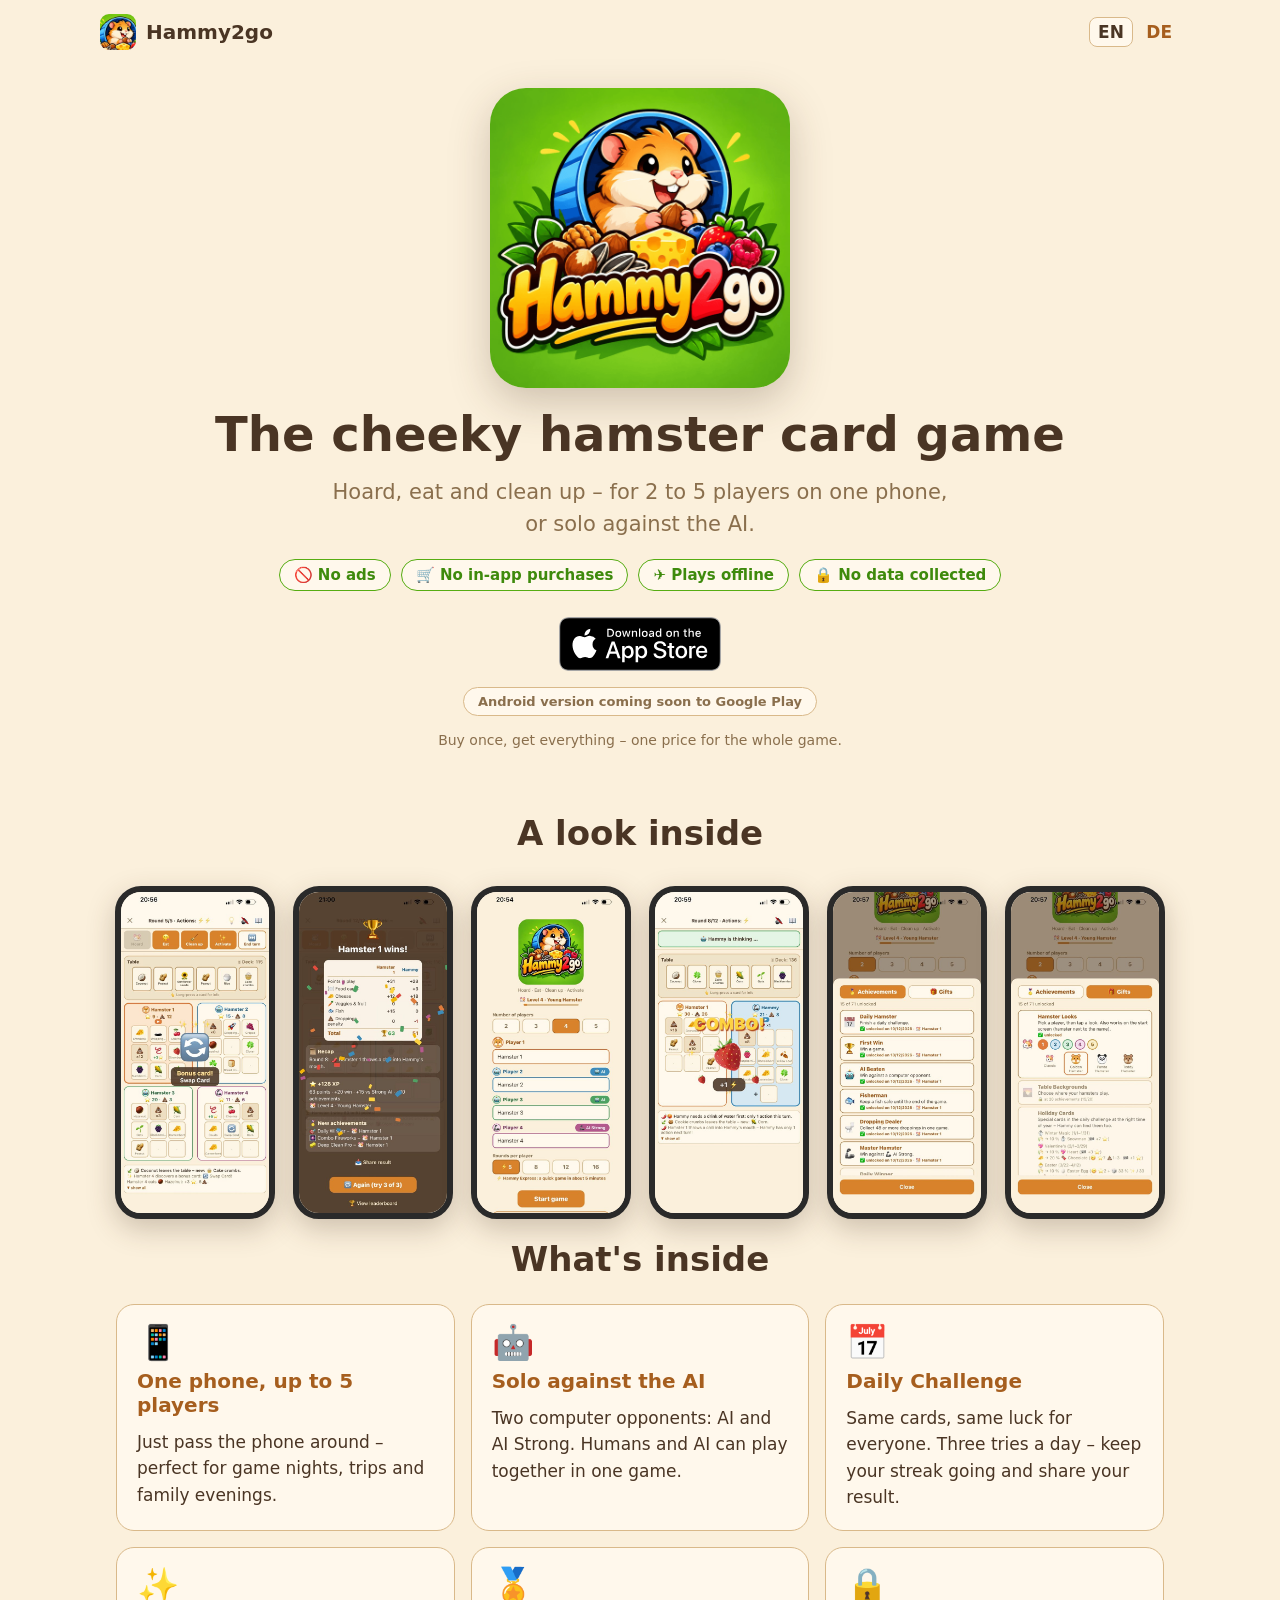
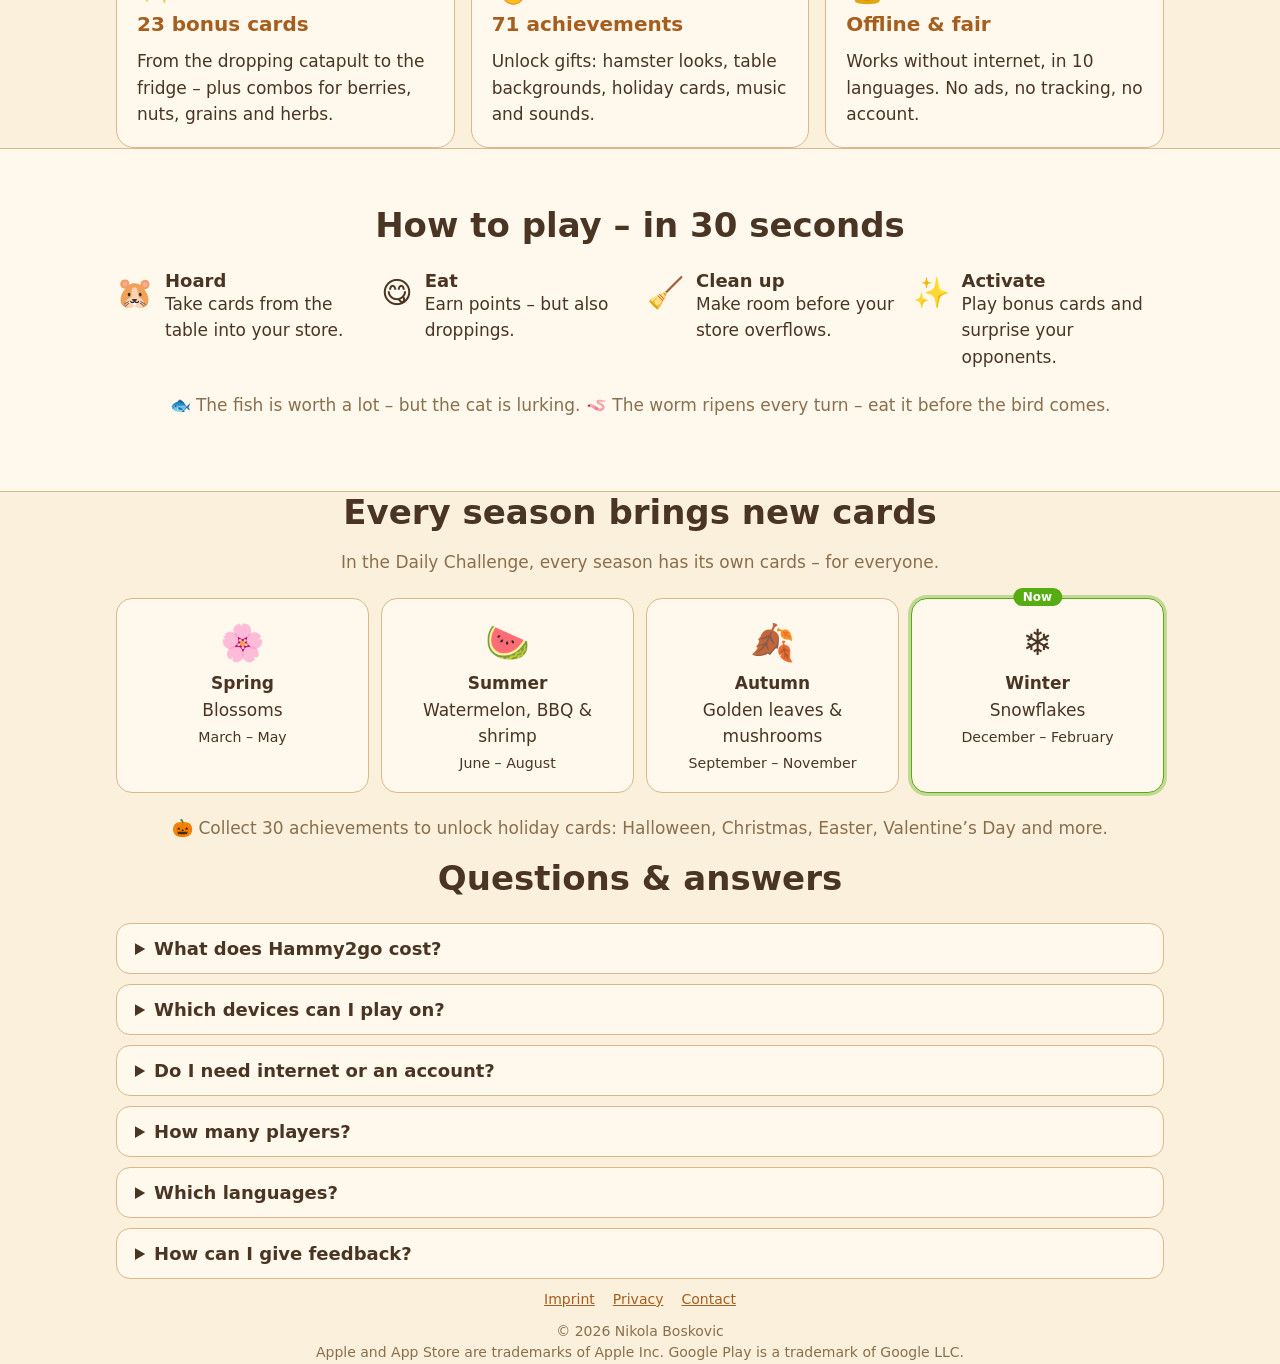
==== index.html @ e5826ff7 "Oben: Keine Werbung, keine In-App-Kaeufe, offline, keine Datensammlung; sitemap.xml und robots.txt C" ====
<!doctype html>
<html lang="en">
<head>
  <meta charset="utf-8">
  <meta name="viewport" content="width=device-width, initial-scale=1">
  <title>Hammy2go – the cheeky hamster card game</title>
  <meta name="description" content="Hoard, eat, clean up: the cheeky hamster card game for 1 to 5 players on one phone. Daily challenge, 23 bonus cards, offline, no ads.">
  <meta name="theme-color" content="#56ac12">
  <meta name="apple-itunes-app" content="app-id=6820655295">
  <link rel="canonical" href="https://hammy2go.com/">
  <link rel="alternate" hreflang="en" href="https://hammy2go.com/">
  <link rel="alternate" hreflang="de" href="https://hammy2go.com/de/">
  <link rel="alternate" hreflang="x-default" href="https://hammy2go.com/">
  <meta property="og:title" content="Hammy2go – the cheeky hamster card game">
  <meta property="og:description" content="Hoard, eat, clean up: the cheeky hamster card game for 1 to 5 players on one phone. Daily challenge, 23 bonus cards, offline, no ads.">
  <meta property="og:image" content="https://hammy2go.com/assets/og.png">
  <meta property="og:url" content="https://hammy2go.com/">
  <meta name="twitter:card" content="summary_large_image">
  <link rel="icon" type="image/png" sizes="32x32" href="assets/favicon-32.png">
  <link rel="apple-touch-icon" href="assets/icon-192.png">
  <link rel="stylesheet" href="assets/style.css">
  <script>try{if(!localStorage.getItem('hammy2go.lang')&&/^de/i.test((navigator.languages&&navigator.languages[0])||navigator.language||''))location.replace('de/');}catch(e){}</script>
</head>
<body>
  <header class="wrap top">
    <a class="brand" href="./"><img src="assets/icon-192.png" alt="">Hammy2go</a>
    <nav class="lang"><a href="" hreflang="en" aria-current="true">EN</a> <a href="de/" hreflang="de">DE</a></nav>
  </header>

  <main>
    <section class="hero wrap">
      <img class="logo" src="assets/logo.png" alt="Hammy2go" width="300" height="300">
      <h1>The cheeky hamster card game</h1>
      <p class="lead">Hoard, eat and clean up – for 2 to 5 players on one phone, or solo against the AI.</p>
      <ul class="perks">
        <li><span aria-hidden="true">🚫</span> No ads</li>
        <li><span aria-hidden="true">🛒</span> No in-app purchases</li>
        <li><span aria-hidden="true">✈️</span> Plays offline</li>
        <li><span aria-hidden="true">🔒</span> No data collected</li>
      </ul>
      <div class="stores">
        <a class="badge ios" href="https://apps.apple.com/app/id6820655295"><img src="assets/badges/appstore-en.svg" alt="Download on the App Store" height="54"></a>
        <span class="badge android soon"><span class="soon-tag">Android version coming soon to Google Play</span></span>
      </div>
      <p class="price">Buy once, get everything – one price for the whole game.</p>
    </section>

    <section class="wrap" aria-labelledby="shots">
      <h2 id="shots">A look inside</h2>
      <div class="shots">
        <img src="assets/shots/01.jpg" alt="Game with four hamsters" width="540" height="1171" loading="lazy">
        <img src="assets/shots/02.jpg" alt="Victory screen with confetti" width="540" height="1171" loading="lazy">
        <img src="assets/shots/03.jpg" alt="Start screen" width="540" height="1171" loading="lazy">
        <img src="assets/shots/04.jpg" alt="Berry combo" width="540" height="1171" loading="lazy">
        <img src="assets/shots/05.jpg" alt="Achievements" width="540" height="1171" loading="lazy">
        <img src="assets/shots/06.jpg" alt="Gifts" width="540" height="1171" loading="lazy">
      </div>
    </section>

    <section class="wrap" aria-labelledby="features">
      <h2 id="features">What's inside</h2>
      <div class="grid">
        <div class="tile"><div class="em">📱</div><h3>One phone, up to 5 players</h3><p>Just pass the phone around – perfect for game nights, trips and family evenings.</p></div>
        <div class="tile"><div class="em">🤖</div><h3>Solo against the AI</h3><p>Two computer opponents: AI and AI Strong. Humans and AI can play together in one game.</p></div>
        <div class="tile"><div class="em">📅</div><h3>Daily Challenge</h3><p>Same cards, same luck for everyone. Three tries a day – keep your streak going and share your result.</p></div>
        <div class="tile"><div class="em">✨</div><h3>23 bonus cards</h3><p>From the dropping catapult to the fridge – plus combos for berries, nuts, grains and herbs.</p></div>
        <div class="tile"><div class="em">🏅</div><h3>71 achievements</h3><p>Unlock gifts: hamster looks, table backgrounds, holiday cards, music and sounds.</p></div>
        <div class="tile"><div class="em">🔒</div><h3>Offline & fair</h3><p>Works without internet, in 10 languages. No ads, no tracking, no account.</p></div>
      </div>
    </section>

    <section class="howto" aria-labelledby="how">
      <div class="wrap">
        <h2 id="how">How to play – in 30 seconds</h2>
        <div class="steps">
          <div class="step"><span class="em">🐹</span><span><b>Hoard</b>Take cards from the table into your store.</span></div>
          <div class="step"><span class="em">😋</span><span><b>Eat</b>Earn points – but also droppings.</span></div>
          <div class="step"><span class="em">🧹</span><span><b>Clean up</b>Make room before your store overflows.</span></div>
          <div class="step"><span class="em">✨</span><span><b>Activate</b>Play bonus cards and surprise your opponents.</span></div>
        </div>
        <p class="note">🐟 The fish is worth a lot – but the cat is lurking. 🪱 The worm ripens every turn – eat it before the bird comes.</p>
      </div>
    </section>

    <section class="wrap" aria-labelledby="seasons">
      <h2 id="seasons">Every season brings new cards</h2>
      <p class="note" style="margin:-8px 0 22px">In the Daily Challenge, every season has its own cards – for everyone.</p>
      <div class="seasons">
        <div class="season" data-season="spring"><span class="now-tag">Now</span><div class="em">🌸</div><b>Spring</b>Blossoms<br><small>March – May</small></div>
        <div class="season" data-season="summer"><span class="now-tag">Now</span><div class="em">🍉</div><b>Summer</b>Watermelon, BBQ & shrimp<br><small>June – August</small></div>
        <div class="season" data-season="autumn"><span class="now-tag">Now</span><div class="em">🍂</div><b>Autumn</b>Golden leaves & mushrooms<br><small>September – November</small></div>
        <div class="season" data-season="winter"><span class="now-tag">Now</span><div class="em">❄️</div><b>Winter</b>Snowflakes<br><small>December – February</small></div>
      </div>
      <p class="note">🎃 Collect 30 achievements to unlock holiday cards: Halloween, Christmas, Easter, Valentine’s Day and more.</p>
    </section>

    <section class="wrap" aria-labelledby="faq">
      <h2 id="faq">Questions & answers</h2>
      <details><summary>What does Hammy2go cost?</summary><p>You buy it once (2.99 € in Germany, prices vary by country). Everything is included – no ads, no in-app purchases.</p></details>
      <details><summary>Which devices can I play on?</summary><p>Hammy2go is available for iPhone. The Android version is coming soon to Google Play.</p></details>
      <details><summary>Do I need internet or an account?</summary><p>No. Hammy2go works completely offline and collects no data. Your progress stays on your device.</p></details>
      <details><summary>How many players?</summary><p>1 to 5: play solo against the AI, or 2 to 5 on one device – humans and AI can be mixed.</p></details>
      <details><summary>Which languages?</summary><p>Deutsch, English, Srpski, Français, Español, Italiano, 日本語, Русский, Türkçe, 한국어. The game starts in your phone’s language.</p></details>
      <details><summary>How can I give feedback?</summary><p>We’d love to hear from you: <a href="mailto:info@hammy2go.com">info@hammy2go.com</a></p></details>
    </section>
  </main>

  <footer class="wrap">
    <nav>
      <a href="https://farmaceutunemackoj.de/impressum/">Imprint</a>
      <a href="https://farmaceutunemackoj.github.io/hammy2go-privacy/">Privacy</a>
      <a href="mailto:info@hammy2go.com">Contact</a>
    </nav>
    <div>© 2026 Nikola Boskovic</div>
    <div>Apple and App Store are trademarks of Apple Inc. Google Play is a trademark of Google LLC.</div>
  </footer>
  <script src="assets/site.js"></script>
</body>
</html>
---- assets/style.css ----
/* Hammy2go – Webseite. Farben wie im Spiel (src/ui/theme.ts). Keine externen Schriften. */
:root {
  --bg: #fbf0dc;
  --panel: #fff8ec;
  --border: #d9b98a;
  --accent: #d9822b;
  --accent-dark: #a65e1e;
  --green: #56ac12;
  --green-dark: #3e8a0c;
  --text: #4a3524;
  --text-soft: #8a6f4d;
  --round: ui-rounded, "SF Pro Rounded", "Hiragino Maru Gothic ProN", system-ui, -apple-system, "Segoe UI", Roboto, sans-serif;
  --sans: system-ui, -apple-system, "Segoe UI", Roboto, Helvetica, Arial, sans-serif;
}
* { box-sizing: border-box; }
html { scroll-behavior: smooth; }
body { margin: 0; background: var(--bg); color: var(--text); font: 17px/1.55 var(--sans); }
a { color: var(--accent-dark); }
img { max-width: 100%; height: auto; display: block; }
.wrap { max-width: 1080px; margin: 0 auto; padding: 0 16px; }
h1, h2, h3 { font-family: var(--round); line-height: 1.2; margin: 0 0 12px; }
h2 { font-size: clamp(26px, 4vw, 34px); text-align: center; margin-bottom: 24px; }
section { padding: 56px 0; }

/* Kopfleiste */
.top { display: flex; justify-content: space-between; align-items: center; padding: 14px 0; }
.brand { display: flex; align-items: center; gap: 10px; font: 800 20px var(--round); color: var(--text); text-decoration: none; }
.brand img { width: 36px; height: 36px; border-radius: 9px; }
.lang a { font-weight: 700; text-decoration: none; padding: 4px 8px; border-radius: 8px; }
.lang a[aria-current="true"] { background: var(--panel); border: 1.5px solid var(--border); color: var(--text); }

/* Start */
.hero { text-align: center; padding: 24px 0 48px; }
.hero .logo { width: min(300px, 70vw); margin: 0 auto 18px; border-radius: 36px; box-shadow: 0 14px 40px rgba(74, 53, 36, 0.25); }
.hero h1 { font-size: clamp(30px, 5.5vw, 48px); }
.hero p.lead { font-size: clamp(18px, 2.4vw, 21px); color: var(--text-soft); max-width: 640px; margin: 0 auto 26px; }
.perks { list-style: none; padding: 0; margin: -8px auto 26px; display: flex; flex-wrap: wrap; justify-content: center; gap: 8px 10px; max-width: 860px; }
.perks li { background: var(--panel); border: 1.5px solid var(--green); color: var(--green-dark); border-radius: 99px;
  padding: 6px 14px; font: 800 15px var(--round); white-space: nowrap; }
.stores { display: flex; flex-wrap: wrap; gap: 16px 20px; justify-content: center; align-items: flex-start; }
.badge { display: inline-flex; flex-direction: column; align-items: center; gap: 6px; text-decoration: none; }
.badge img { height: 54px; width: auto; border-radius: 9px; }
.badge.highlight img { box-shadow: 0 0 0 4px rgba(86, 172, 18, 0.5); }
.soon-tag { font: 700 13px var(--round); color: var(--text-soft); }
.badge.soon { flex-basis: 100%; }
.badge.soon .soon-tag { background: var(--panel); border: 1.5px solid var(--border); border-radius: 99px; padding: 6px 14px; }
.badge.soon.highlight .soon-tag { border-color: var(--green); }
.price { margin-top: 14px; font-size: 14px; color: var(--text-soft); }

/* Screenshots */
.shots { display: flex; gap: 18px; overflow-x: auto; scroll-snap-type: x mandatory; padding: 8px 16px 20px; margin: 0 -16px; }
.shots img { width: 230px; flex: 0 0 auto; scroll-snap-align: center; border-radius: 26px; border: 6px solid #2a2a2a;
  box-shadow: 0 10px 28px rgba(74, 53, 36, 0.25); background: #2a2a2a; }
@media (min-width: 1100px) { .shots { justify-content: center; overflow: visible; } .shots img { width: 160px; } }

/* Kacheln */
.grid { display: grid; gap: 16px; grid-template-columns: repeat(auto-fit, minmax(280px, 1fr)); }
.tile { background: var(--panel); border: 1.5px solid var(--border); border-radius: 18px; padding: 20px; }
.tile .em { font-size: 34px; line-height: 1; margin-bottom: 10px; }
.tile h3 { font-size: 20px; color: var(--accent-dark); }
.tile p { margin: 0; }

/* So wird gespielt */
.howto { background: var(--panel); border-top: 1.5px solid var(--border); border-bottom: 1.5px solid var(--border); }
.steps { display: grid; gap: 14px; grid-template-columns: repeat(auto-fit, minmax(210px, 1fr)); }
.step { display: flex; gap: 12px; align-items: flex-start; }
.step .em { font-size: 30px; }
.step b { display: block; font: 800 18px var(--round); }
.note { text-align: center; margin-top: 22px; color: var(--text-soft); }

/* Jahreszeiten */
.seasons { display: grid; gap: 12px; grid-template-columns: repeat(auto-fit, minmax(150px, 1fr)); }
.season { text-align: center; background: var(--panel); border: 1.5px solid var(--border); border-radius: 16px; padding: 16px 10px; position: relative; }
.season .em { font-size: 36px; }
.season b { display: block; font-family: var(--round); }
.season.now { border-color: var(--green); box-shadow: 0 0 0 3px rgba(86, 172, 18, 0.35); }
.season .now-tag { display: none; position: absolute; top: -11px; left: 50%; transform: translateX(-50%); background: var(--green);
  color: #fff; font: 800 12px var(--round); padding: 2px 10px; border-radius: 99px; }
.season.now .now-tag { display: block; }

/* Fragen */
details { background: var(--panel); border: 1.5px solid var(--border); border-radius: 14px; padding: 14px 18px; margin-bottom: 10px; }
summary { cursor: pointer; font: 800 18px var(--round); }
details p { margin: 10px 0 0; }

/* Fuß */
footer { padding: 30px 0 40px; text-align: center; color: var(--text-soft); font-size: 14px; }
footer nav { display: flex; flex-wrap: wrap; justify-content: center; gap: 6px 18px; margin-bottom: 10px; }
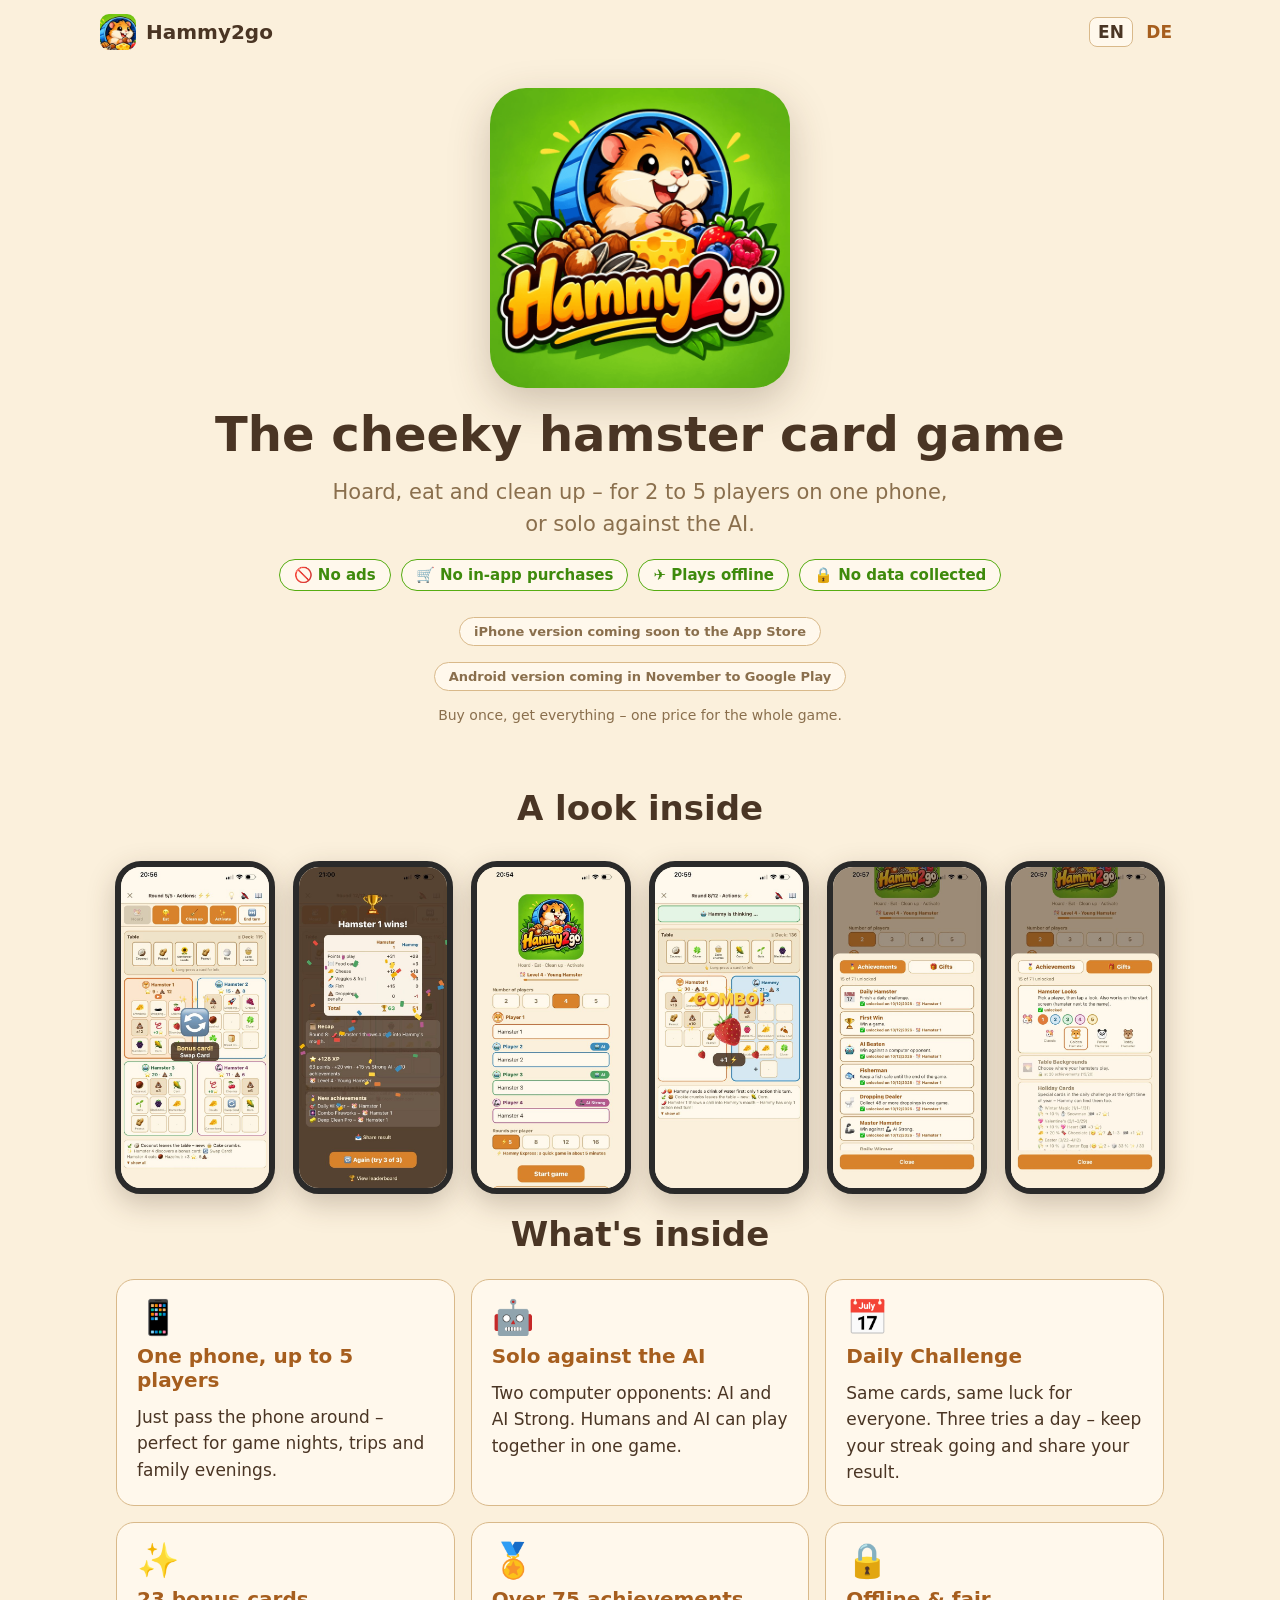
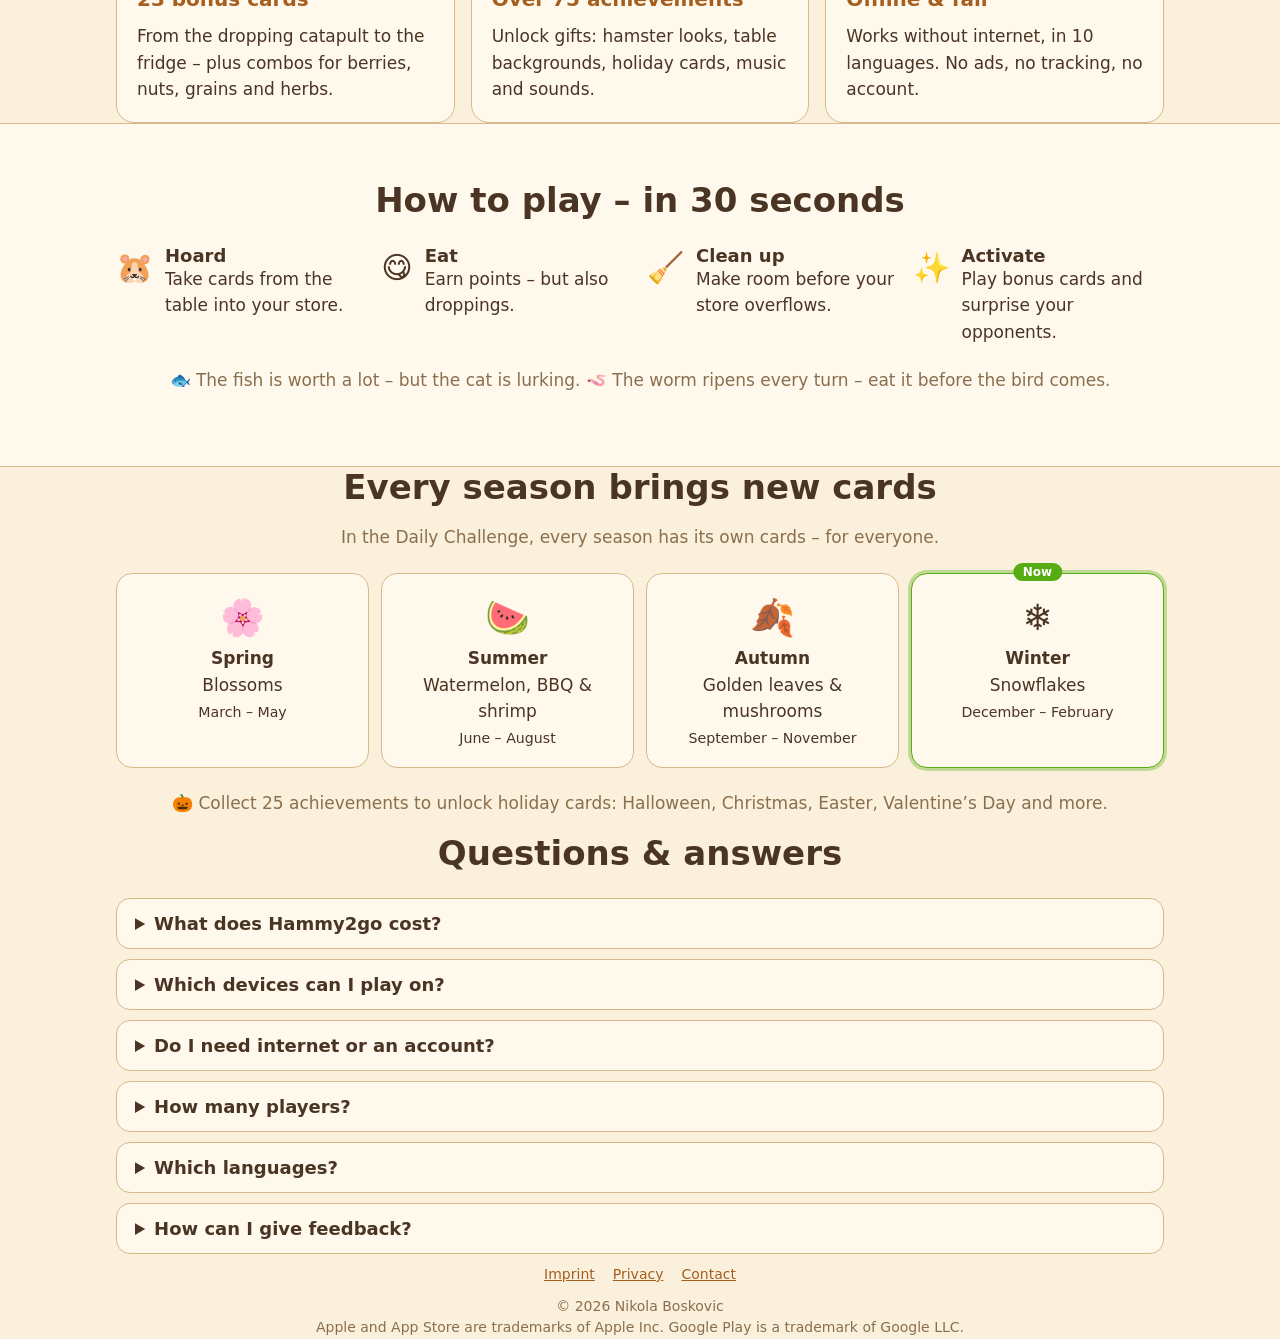
==== commit a7fd4075: "Aktueller Stand: App Store bald, Android im November, über 75 Erfolge - iPhone: Hinweis "kommt bald " ====
--- a/index.html
+++ b/index.html
@@ -39,8 +39,8 @@
         <li><span aria-hidden="true">🔒</span> No data collected</li>
       </ul>
       <div class="stores">
-        <a class="badge ios" href="https://apps.apple.com/app/id6820655295"><img src="assets/badges/appstore-en.svg" alt="Download on the App Store" height="54"></a>
-        <span class="badge android soon"><span class="soon-tag">Android version coming soon to Google Play</span></span>
+        <span class="badge ios soon"><span class="soon-tag">iPhone version coming soon to the App Store</span></span>
+        <span class="badge android soon"><span class="soon-tag">Android version coming in November to Google Play</span></span>
       </div>
       <p class="price">Buy once, get everything – one price for the whole game.</p>
     </section>
@@ -64,7 +64,7 @@
         <div class="tile"><div class="em">🤖</div><h3>Solo against the AI</h3><p>Two computer opponents: AI and AI Strong. Humans and AI can play together in one game.</p></div>
         <div class="tile"><div class="em">📅</div><h3>Daily Challenge</h3><p>Same cards, same luck for everyone. Three tries a day – keep your streak going and share your result.</p></div>
         <div class="tile"><div class="em">✨</div><h3>23 bonus cards</h3><p>From the dropping catapult to the fridge – plus combos for berries, nuts, grains and herbs.</p></div>
-        <div class="tile"><div class="em">🏅</div><h3>71 achievements</h3><p>Unlock gifts: hamster looks, table backgrounds, holiday cards, music and sounds.</p></div>
+        <div class="tile"><div class="em">🏅</div><h3>Over 75 achievements</h3><p>Unlock gifts: hamster looks, table backgrounds, holiday cards, music and sounds.</p></div>
         <div class="tile"><div class="em">🔒</div><h3>Offline & fair</h3><p>Works without internet, in 10 languages. No ads, no tracking, no account.</p></div>
       </div>
     </section>
@@ -91,13 +91,13 @@
         <div class="season" data-season="autumn"><span class="now-tag">Now</span><div class="em">🍂</div><b>Autumn</b>Golden leaves & mushrooms<br><small>September – November</small></div>
         <div class="season" data-season="winter"><span class="now-tag">Now</span><div class="em">❄️</div><b>Winter</b>Snowflakes<br><small>December – February</small></div>
       </div>
-      <p class="note">🎃 Collect 30 achievements to unlock holiday cards: Halloween, Christmas, Easter, Valentine’s Day and more.</p>
+      <p class="note">🎃 Collect 25 achievements to unlock holiday cards: Halloween, Christmas, Easter, Valentine’s Day and more.</p>
     </section>
 
     <section class="wrap" aria-labelledby="faq">
       <h2 id="faq">Questions & answers</h2>
       <details><summary>What does Hammy2go cost?</summary><p>You buy it once (2.99 € in Germany, prices vary by country). Everything is included – no ads, no in-app purchases.</p></details>
-      <details><summary>Which devices can I play on?</summary><p>Hammy2go is available for iPhone. The Android version is coming soon to Google Play.</p></details>
+      <details><summary>Which devices can I play on?</summary><p>Hammy2go is coming soon for iPhone (App Store) and in November for Android (Google Play).</p></details>
       <details><summary>Do I need internet or an account?</summary><p>No. Hammy2go works completely offline and collects no data. Your progress stays on your device.</p></details>
       <details><summary>How many players?</summary><p>1 to 5: play solo against the AI, or 2 to 5 on one device – humans and AI can be mixed.</p></details>
       <details><summary>Which languages?</summary><p>Deutsch, English, Srpski, Français, Español, Italiano, 日本語, Русский, Türkçe, 한국어. The game starts in your phone’s language.</p></details>
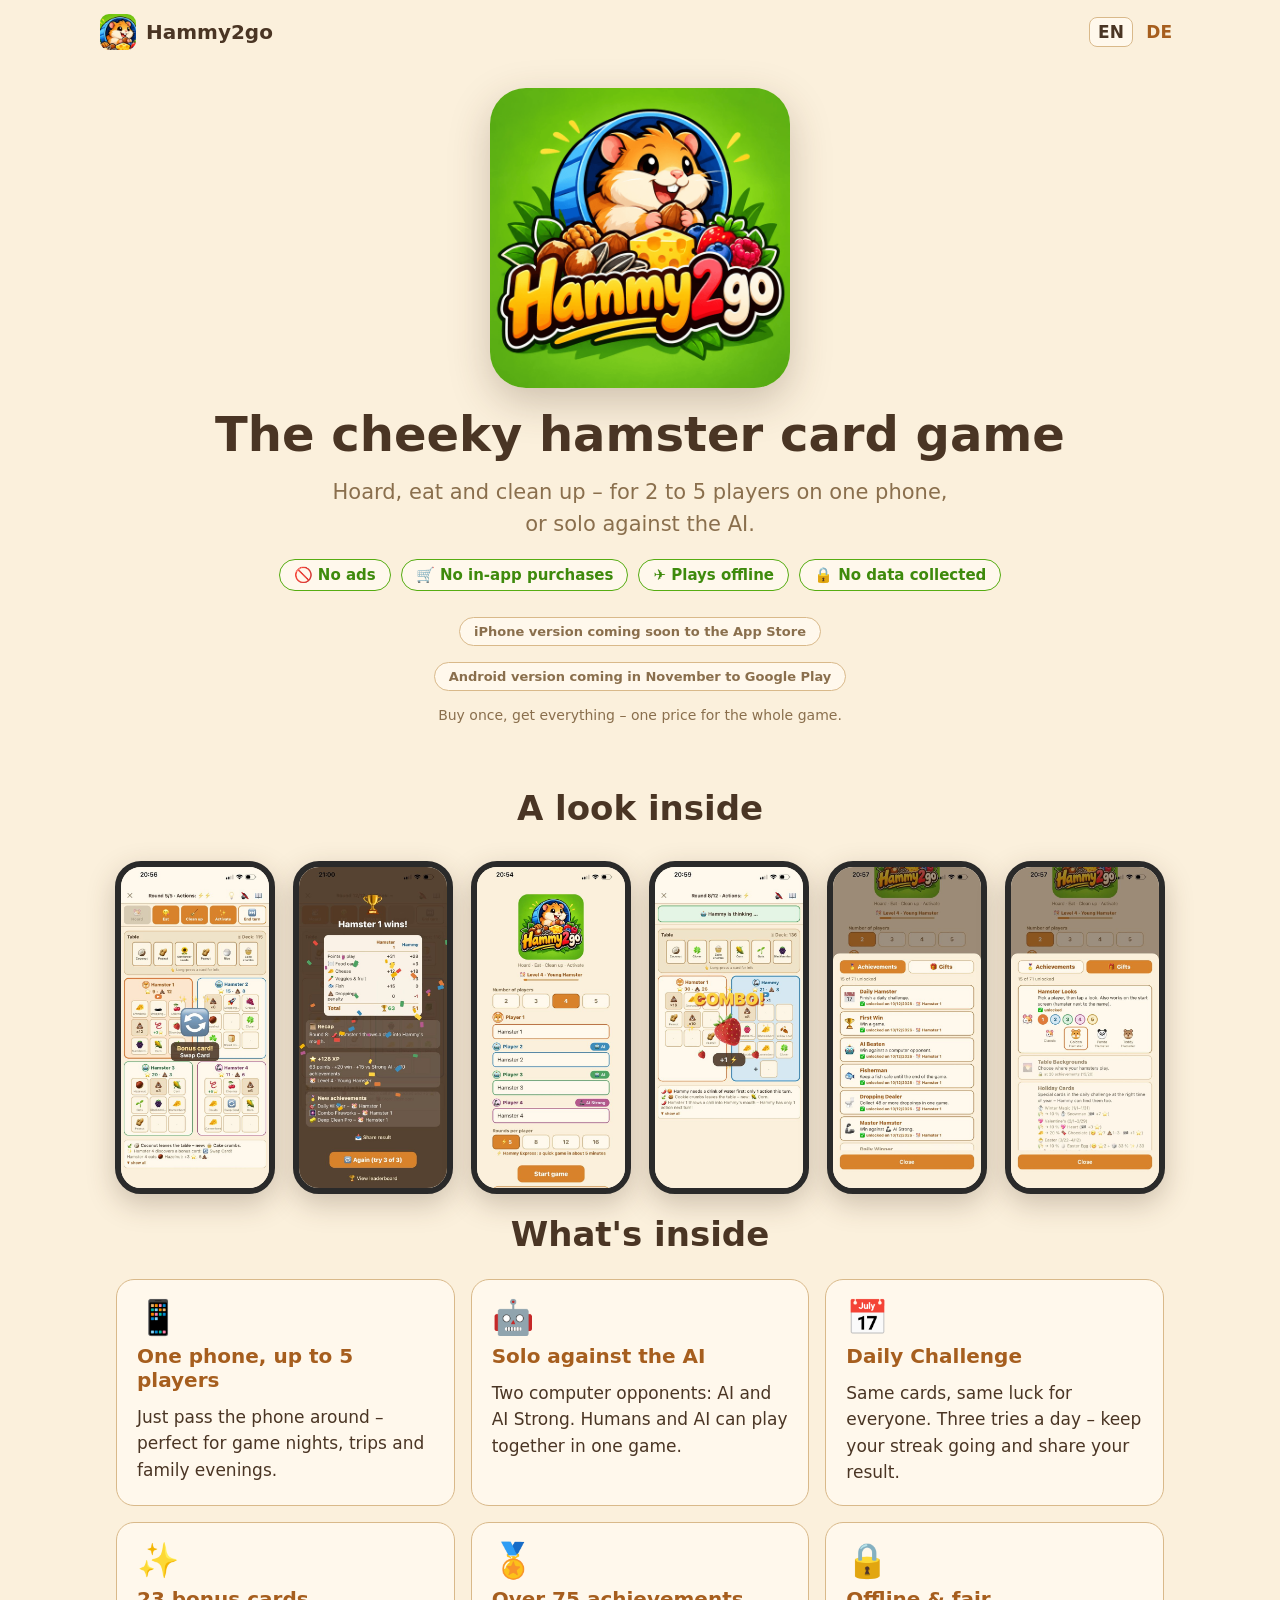
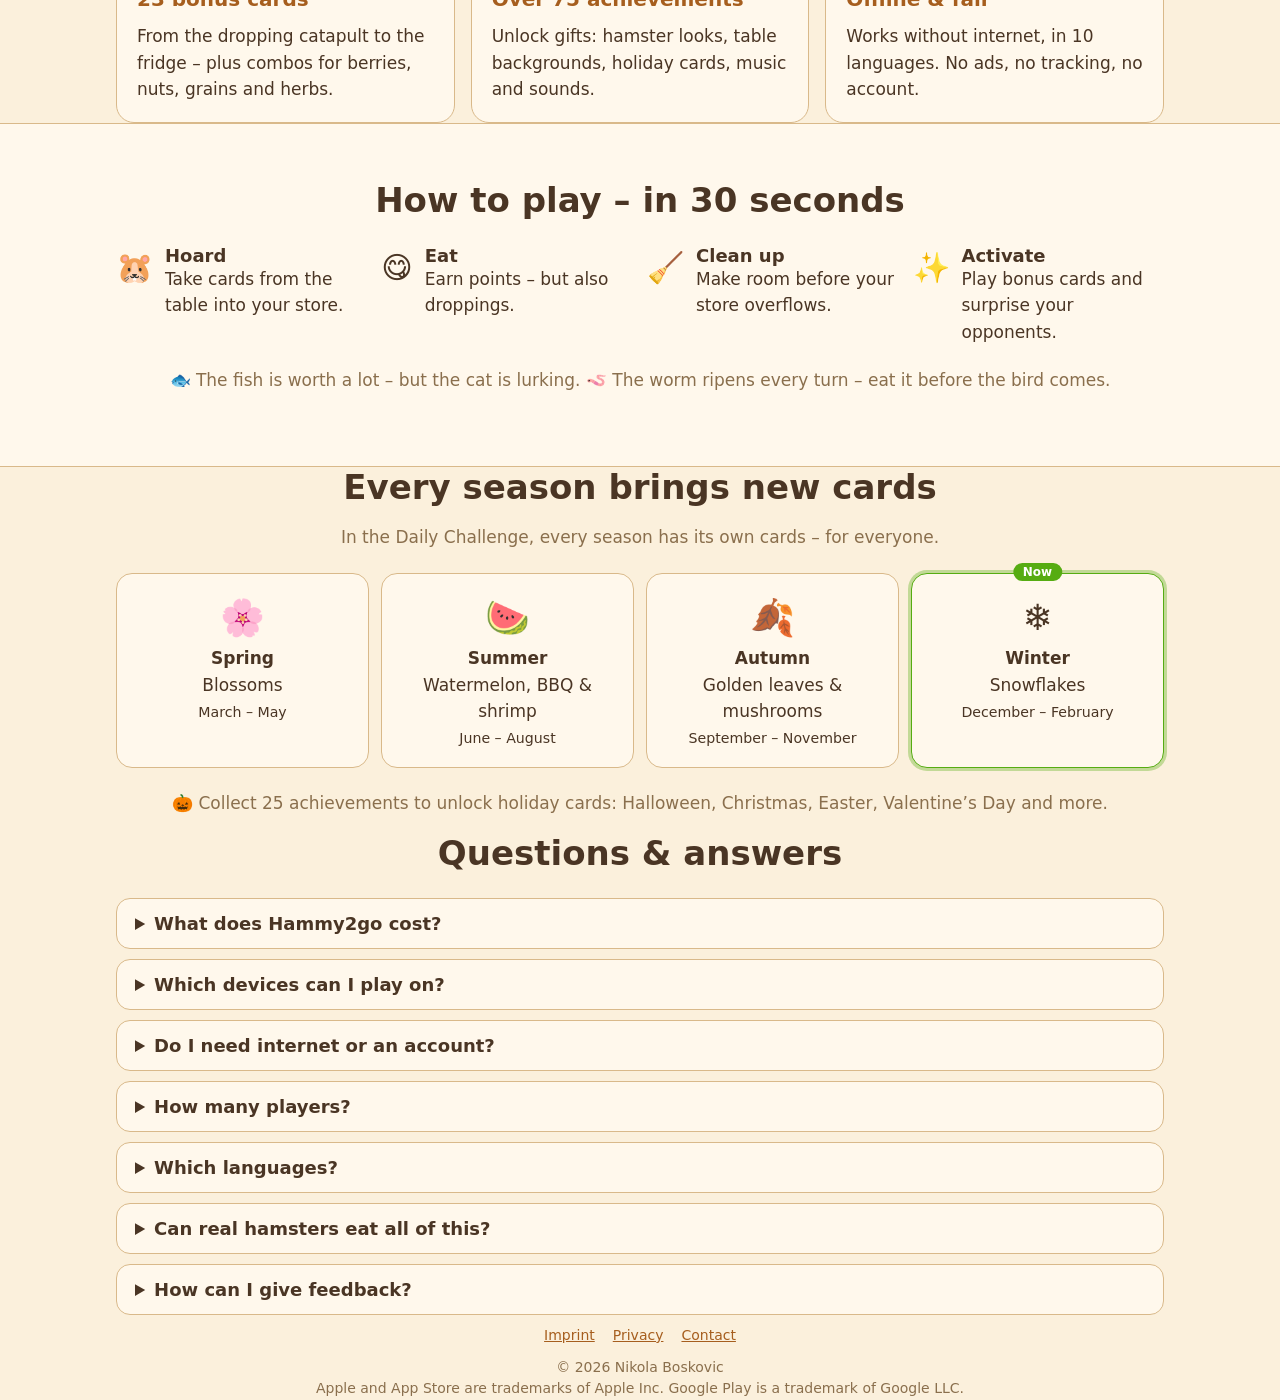
==== commit e7401dff: "FAQ: Duerfen echte Hamster das alles fressen? (EN/DE) Hinweis: Hammy ist ein Comic-Hamster – echte H" ====
--- a/index.html
+++ b/index.html
@@ -101,6 +101,7 @@
       <details><summary>Do I need internet or an account?</summary><p>No. Hammy2go works completely offline and collects no data. Your progress stays on your device.</p></details>
       <details><summary>How many players?</summary><p>1 to 5: play solo against the AI, or 2 to 5 on one device – humans and AI can be mixed.</p></details>
       <details><summary>Which languages?</summary><p>Deutsch, English, Srpski, Français, Español, Italiano, 日本語, Русский, Türkçe, 한국어. The game starts in your phone’s language.</p></details>
+      <details><summary>Can real hamsters eat all of this?</summary><p>No! Hammy is a cartoon hamster. Real hamsters must not have chocolate, alcohol, sweets, salty food or citrus fruit – if in doubt, ask your vet.</p></details>
       <details><summary>How can I give feedback?</summary><p>We’d love to hear from you: <a href="mailto:info@hammy2go.com">info@hammy2go.com</a></p></details>
     </section>
   </main>
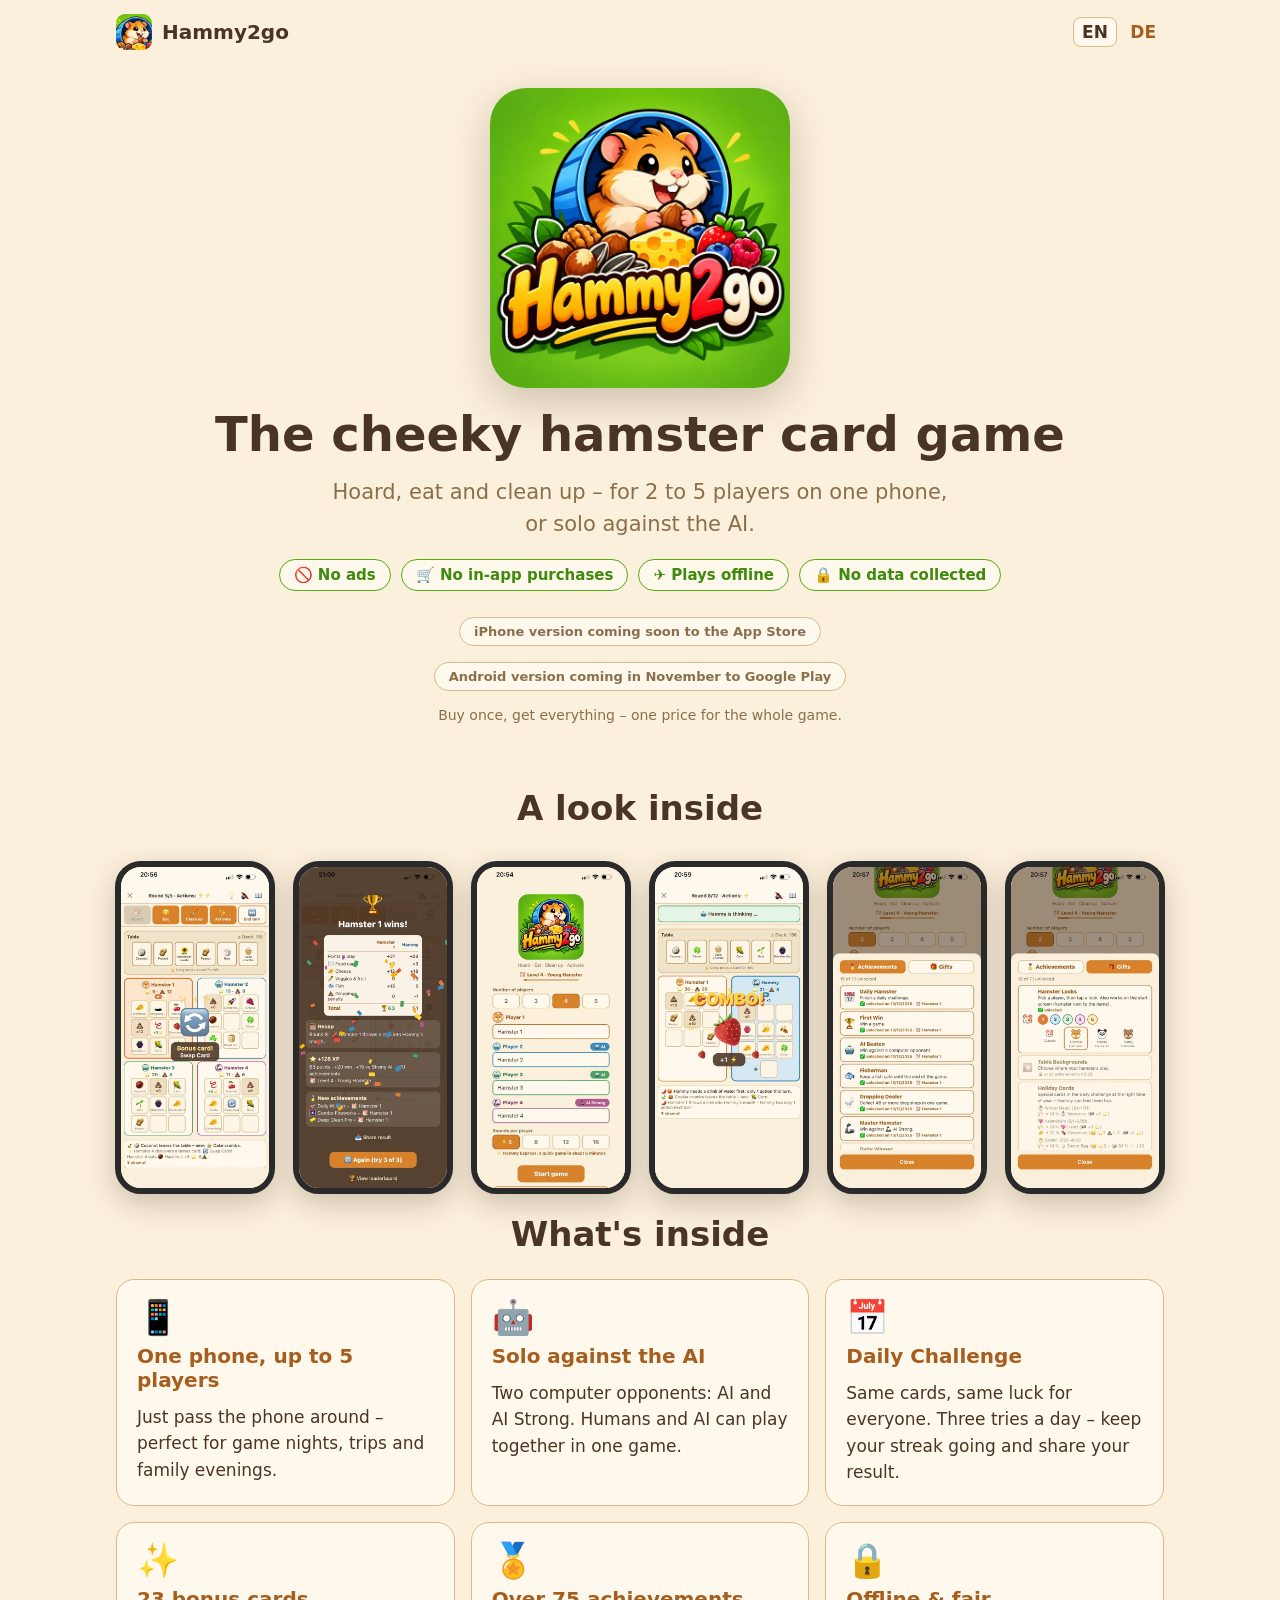
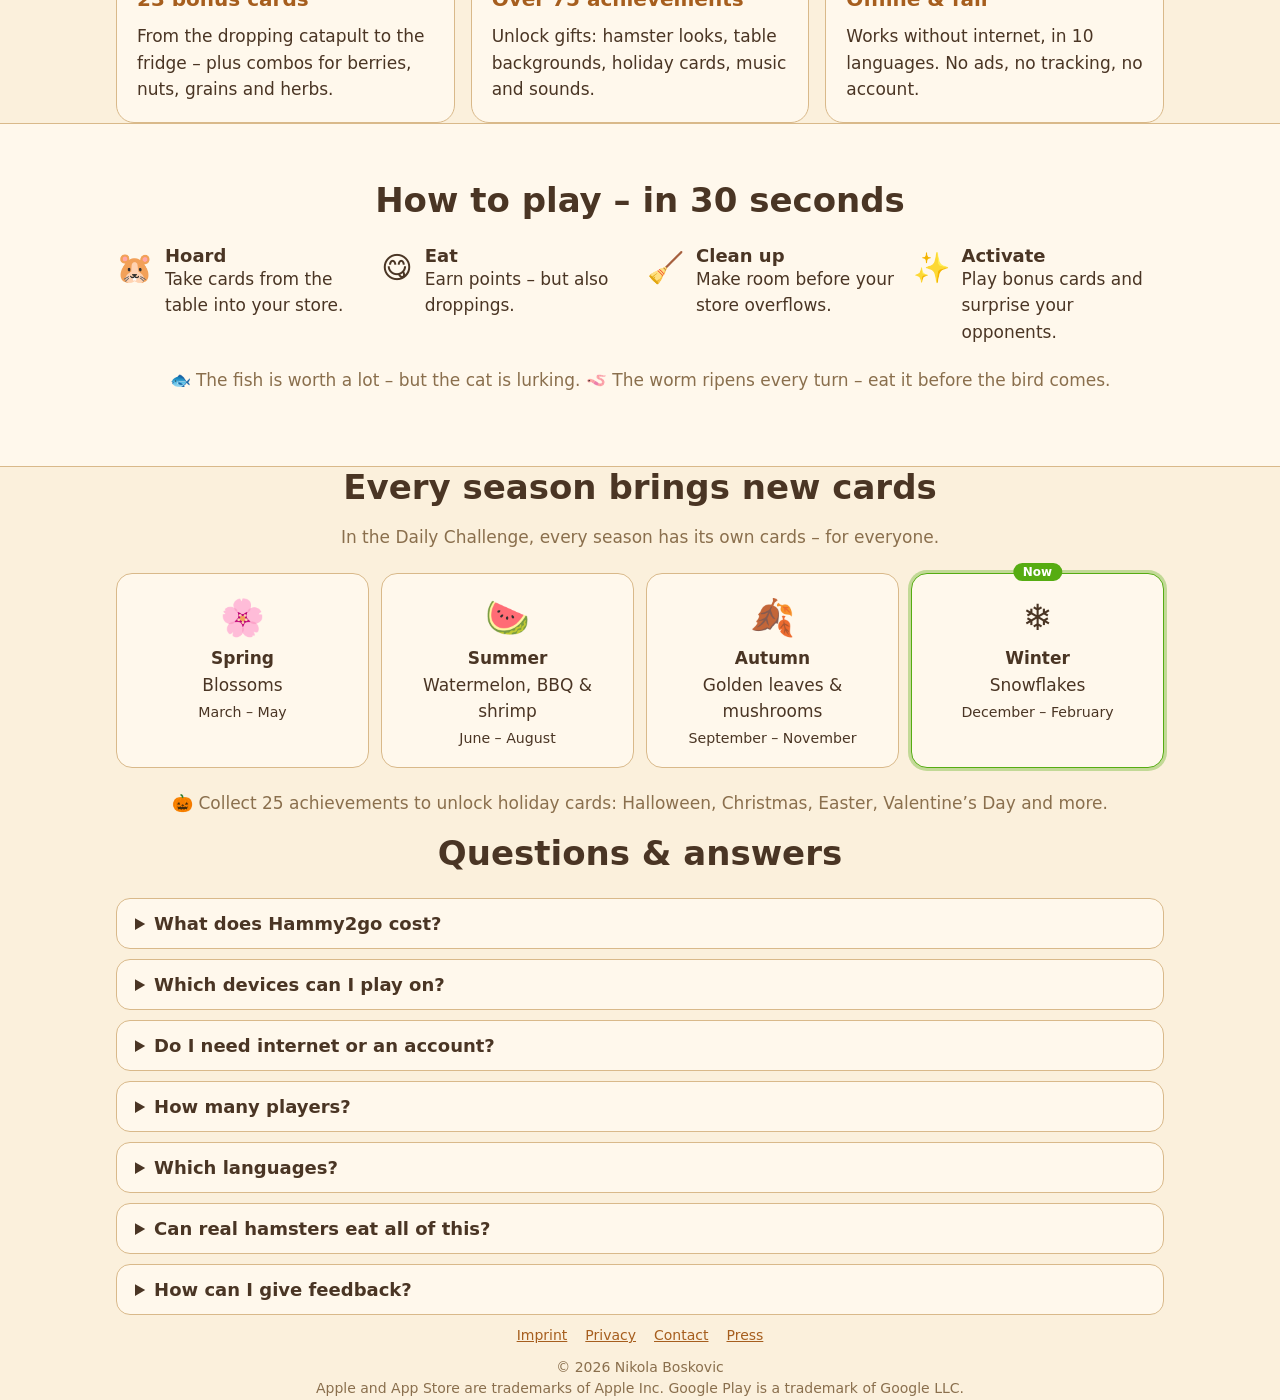
==== commit 03adb42d: "Presse-Seite (EN /press/, DE /de/presse/) + 16 px Rand am Handy Fakten, Texte und Bilder zum Downloa" ====
--- a/index.html
+++ b/index.html
@@ -111,6 +111,7 @@
       <a href="https://farmaceutunemackoj.de/impressum/">Imprint</a>
       <a href="https://farmaceutunemackoj.github.io/hammy2go-privacy/">Privacy</a>
       <a href="mailto:info@hammy2go.com">Contact</a>
+      <a href="press/">Press</a>
     </nav>
     <div>© 2026 Nikola Boskovic</div>
     <div>Apple and App Store are trademarks of Apple Inc. Google Play is a trademark of Google LLC.</div>
--- a/assets/style.css
+++ b/assets/style.css
@@ -23,14 +23,14 @@
 section { padding: 56px 0; }
 
 /* Kopfleiste */
-.top { display: flex; justify-content: space-between; align-items: center; padding: 14px 0; }
+.top { display: flex; justify-content: space-between; align-items: center; padding-top: 14px; padding-bottom: 14px; }
 .brand { display: flex; align-items: center; gap: 10px; font: 800 20px var(--round); color: var(--text); text-decoration: none; }
 .brand img { width: 36px; height: 36px; border-radius: 9px; }
 .lang a { font-weight: 700; text-decoration: none; padding: 4px 8px; border-radius: 8px; }
 .lang a[aria-current="true"] { background: var(--panel); border: 1.5px solid var(--border); color: var(--text); }
 
 /* Start */
-.hero { text-align: center; padding: 24px 0 48px; }
+.hero { text-align: center; padding-top: 24px; padding-bottom: 48px; }
 .hero .logo { width: min(300px, 70vw); margin: 0 auto 18px; border-radius: 36px; box-shadow: 0 14px 40px rgba(74, 53, 36, 0.25); }
 .hero h1 { font-size: clamp(30px, 5.5vw, 48px); }
 .hero p.lead { font-size: clamp(18px, 2.4vw, 21px); color: var(--text-soft); max-width: 640px; margin: 0 auto 26px; }
@@ -83,6 +83,23 @@
 summary { cursor: pointer; font: 800 18px var(--round); }
 details p { margin: 10px 0 0; }
 
+/* Presse */
+.press .hero { padding-bottom: 8px; }
+.press section { padding-top: 36px; padding-bottom: 36px; }
+.facts { display: grid; grid-template-columns: max-content 1fr; gap: 8px 20px; max-width: 760px; margin: 0 auto;
+  background: var(--panel); border: 1.5px solid var(--border); border-radius: 18px; padding: 20px 24px; }
+.facts dt { font: 800 16px var(--round); color: var(--accent-dark); }
+.facts dd { margin: 0; }
+@media (max-width: 560px) { .facts { grid-template-columns: 1fr; gap: 2px; } .facts dd { margin-bottom: 10px; } }
+.press-text p { max-width: 760px; margin: 0 auto 14px; }
+.press-text h2 + p { margin-top: -6px; }
+.press-text p + h2 { margin-top: 36px; }
+.downloads { display: grid; gap: 16px; grid-template-columns: repeat(auto-fill, minmax(150px, 1fr)); }
+.dl { display: flex; flex-direction: column; align-items: center; gap: 4px; text-align: center; text-decoration: none; color: var(--text);
+  background: var(--panel); border: 1.5px solid var(--border); border-radius: 16px; padding: 12px; font-size: 14px; }
+.dl img { height: 140px; width: auto; max-width: 100%; object-fit: contain; border-radius: 10px; margin-bottom: 6px; }
+.dl small { color: var(--text-soft); }
+
 /* Fuß */
 footer { padding: 30px 0 40px; text-align: center; color: var(--text-soft); font-size: 14px; }
 footer nav { display: flex; flex-wrap: wrap; justify-content: center; gap: 6px 18px; margin-bottom: 10px; }
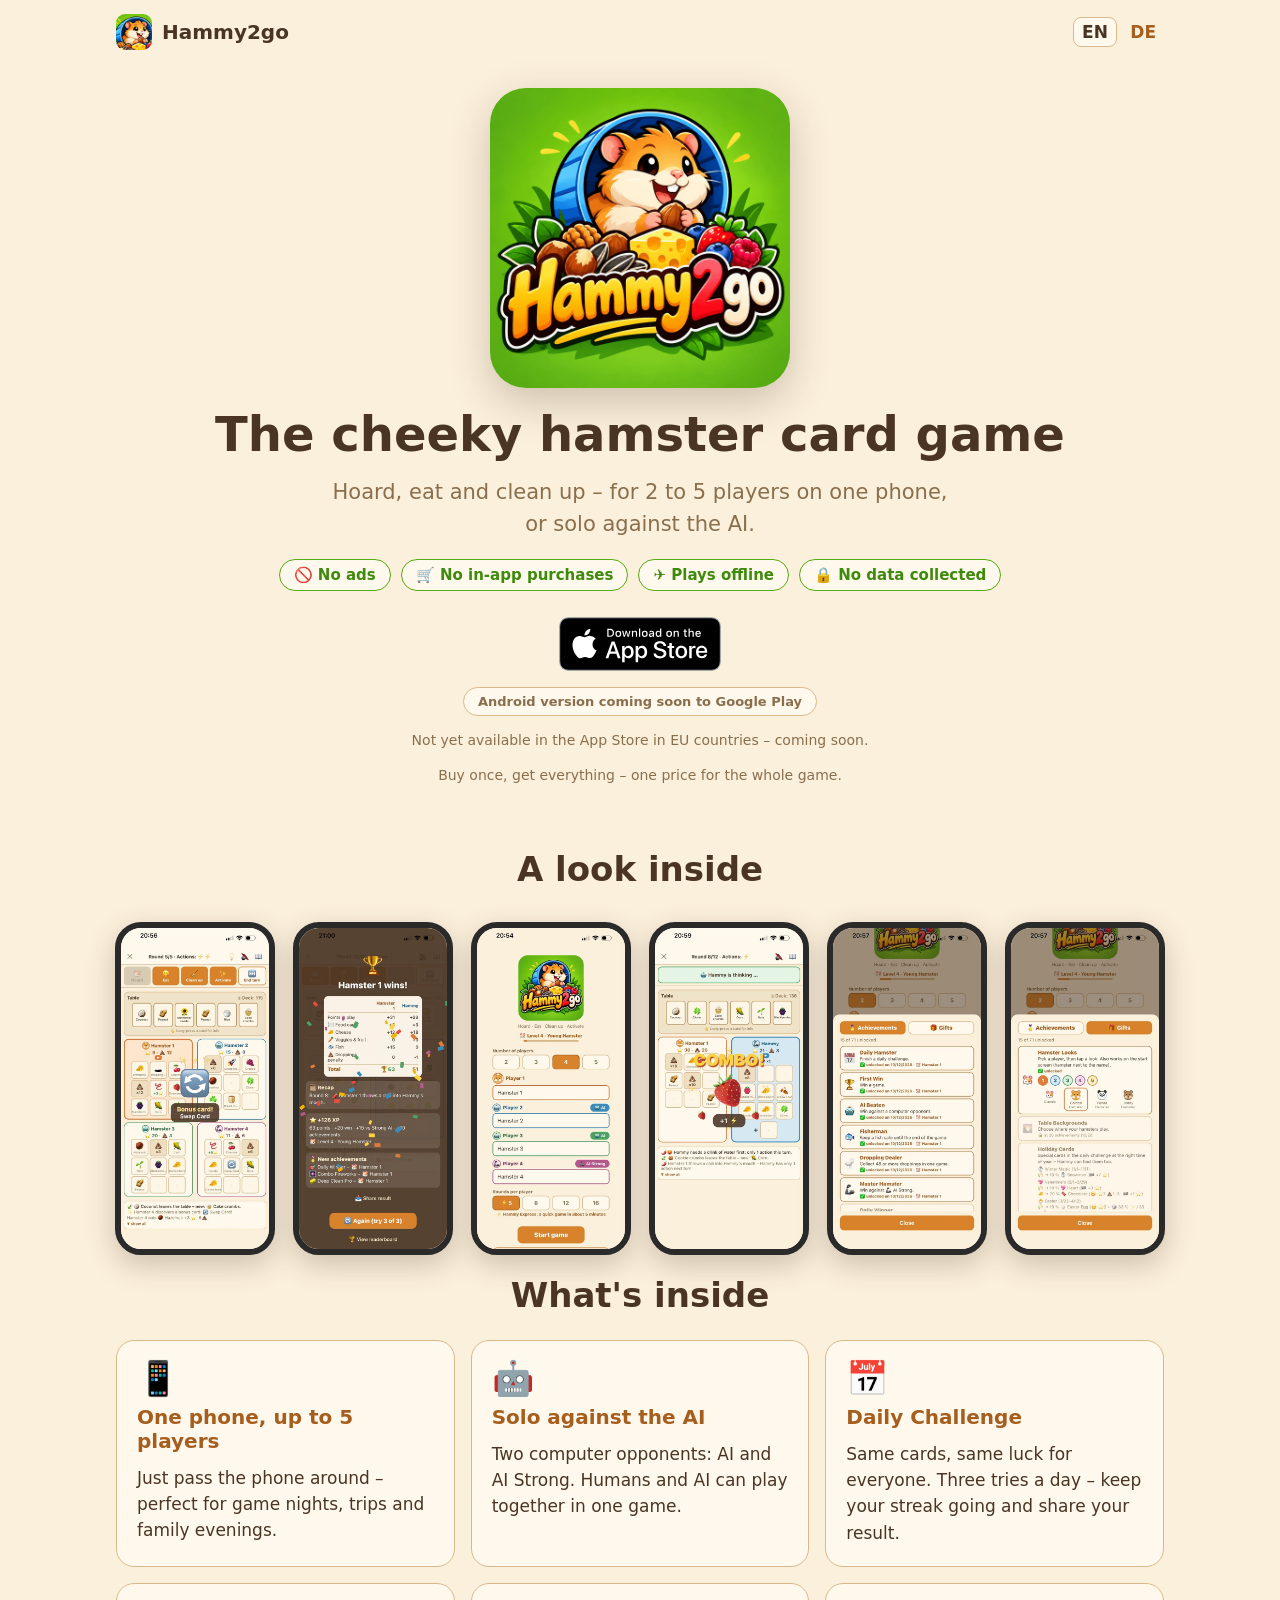
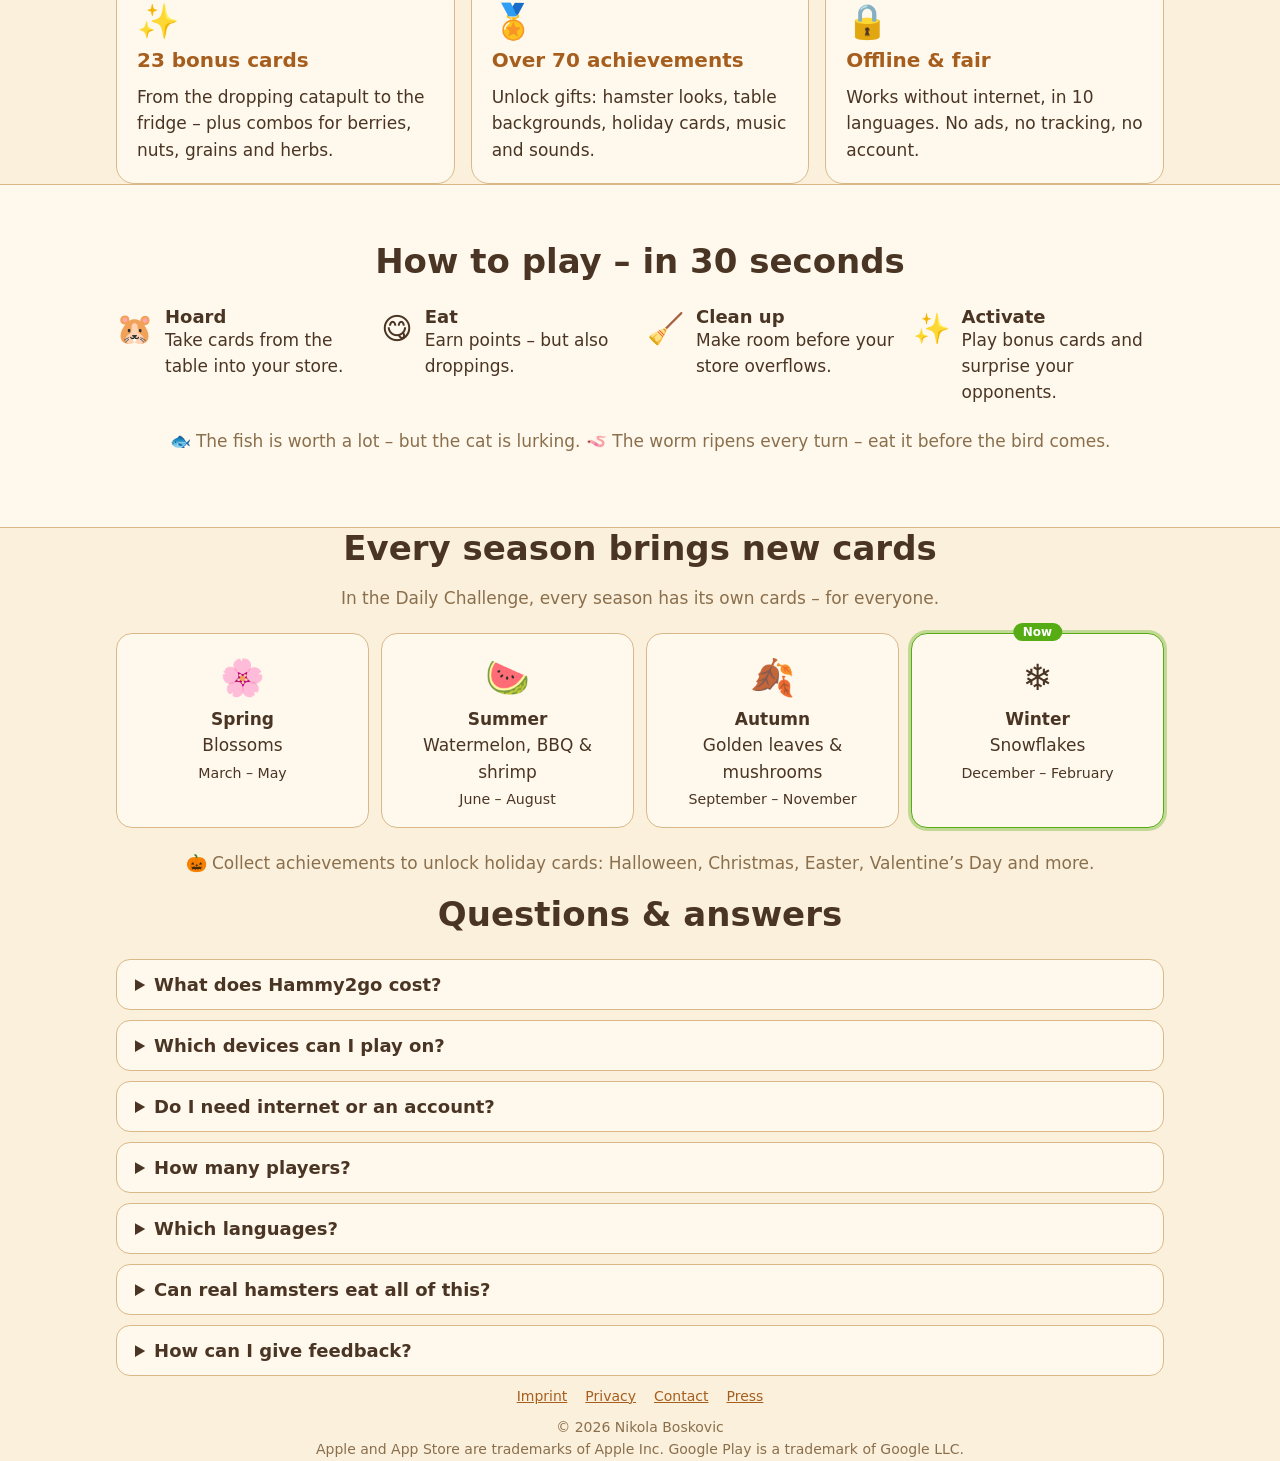
==== commit a68c320e: "App-Store-Knopf an, Android "demnaechst", Zahlen angepasst (EN/DE) Co-Authored-By: Claude Fable 5.2 " ====
--- a/index.html
+++ b/index.html
@@ -39,9 +39,10 @@
         <li><span aria-hidden="true">🔒</span> No data collected</li>
       </ul>
       <div class="stores">
-        <span class="badge ios soon"><span class="soon-tag">iPhone version coming soon to the App Store</span></span>
-        <span class="badge android soon"><span class="soon-tag">Android version coming in November to Google Play</span></span>
+        <a class="badge ios" href="https://apps.apple.com/app/id6820655295"><img src="assets/badges/appstore-en.svg" alt="Download on the App Store" height="54"></a>
+        <span class="badge android soon"><span class="soon-tag">Android version coming soon to Google Play</span></span>
       </div>
+      <p class="price">Not yet available in the App Store in EU countries – coming soon.</p>
       <p class="price">Buy once, get everything – one price for the whole game.</p>
     </section>
 
@@ -64,7 +65,7 @@
         <div class="tile"><div class="em">🤖</div><h3>Solo against the AI</h3><p>Two computer opponents: AI and AI Strong. Humans and AI can play together in one game.</p></div>
         <div class="tile"><div class="em">📅</div><h3>Daily Challenge</h3><p>Same cards, same luck for everyone. Three tries a day – keep your streak going and share your result.</p></div>
         <div class="tile"><div class="em">✨</div><h3>23 bonus cards</h3><p>From the dropping catapult to the fridge – plus combos for berries, nuts, grains and herbs.</p></div>
-        <div class="tile"><div class="em">🏅</div><h3>Over 75 achievements</h3><p>Unlock gifts: hamster looks, table backgrounds, holiday cards, music and sounds.</p></div>
+        <div class="tile"><div class="em">🏅</div><h3>Over 70 achievements</h3><p>Unlock gifts: hamster looks, table backgrounds, holiday cards, music and sounds.</p></div>
         <div class="tile"><div class="em">🔒</div><h3>Offline & fair</h3><p>Works without internet, in 10 languages. No ads, no tracking, no account.</p></div>
       </div>
     </section>
@@ -91,13 +92,13 @@
         <div class="season" data-season="autumn"><span class="now-tag">Now</span><div class="em">🍂</div><b>Autumn</b>Golden leaves & mushrooms<br><small>September – November</small></div>
         <div class="season" data-season="winter"><span class="now-tag">Now</span><div class="em">❄️</div><b>Winter</b>Snowflakes<br><small>December – February</small></div>
       </div>
-      <p class="note">🎃 Collect 25 achievements to unlock holiday cards: Halloween, Christmas, Easter, Valentine’s Day and more.</p>
+      <p class="note">🎃 Collect achievements to unlock holiday cards: Halloween, Christmas, Easter, Valentine’s Day and more.</p>
     </section>
 
     <section class="wrap" aria-labelledby="faq">
       <h2 id="faq">Questions & answers</h2>
-      <details><summary>What does Hammy2go cost?</summary><p>You buy it once (2.99 € in Germany, prices vary by country). Everything is included – no ads, no in-app purchases.</p></details>
-      <details><summary>Which devices can I play on?</summary><p>Hammy2go is coming soon for iPhone (App Store) and in November for Android (Google Play).</p></details>
+      <details><summary>What does Hammy2go cost?</summary><p>You buy it once (launch price 0.99 € in Germany, prices vary by country). Everything is included – no ads, no in-app purchases.</p></details>
+      <details><summary>Which devices can I play on?</summary><p>Hammy2go is available for iPhone on the App Store – not yet in EU countries, it will follow there soon. The Android version is coming soon to Google Play.</p></details>
       <details><summary>Do I need internet or an account?</summary><p>No. Hammy2go works completely offline and collects no data. Your progress stays on your device.</p></details>
       <details><summary>How many players?</summary><p>1 to 5: play solo against the AI, or 2 to 5 on one device – humans and AI can be mixed.</p></details>
       <details><summary>Which languages?</summary><p>Deutsch, English, Srpski, Français, Español, Italiano, 日本語, Русский, Türkçe, 한국어. The game starts in your phone’s language.</p></details>
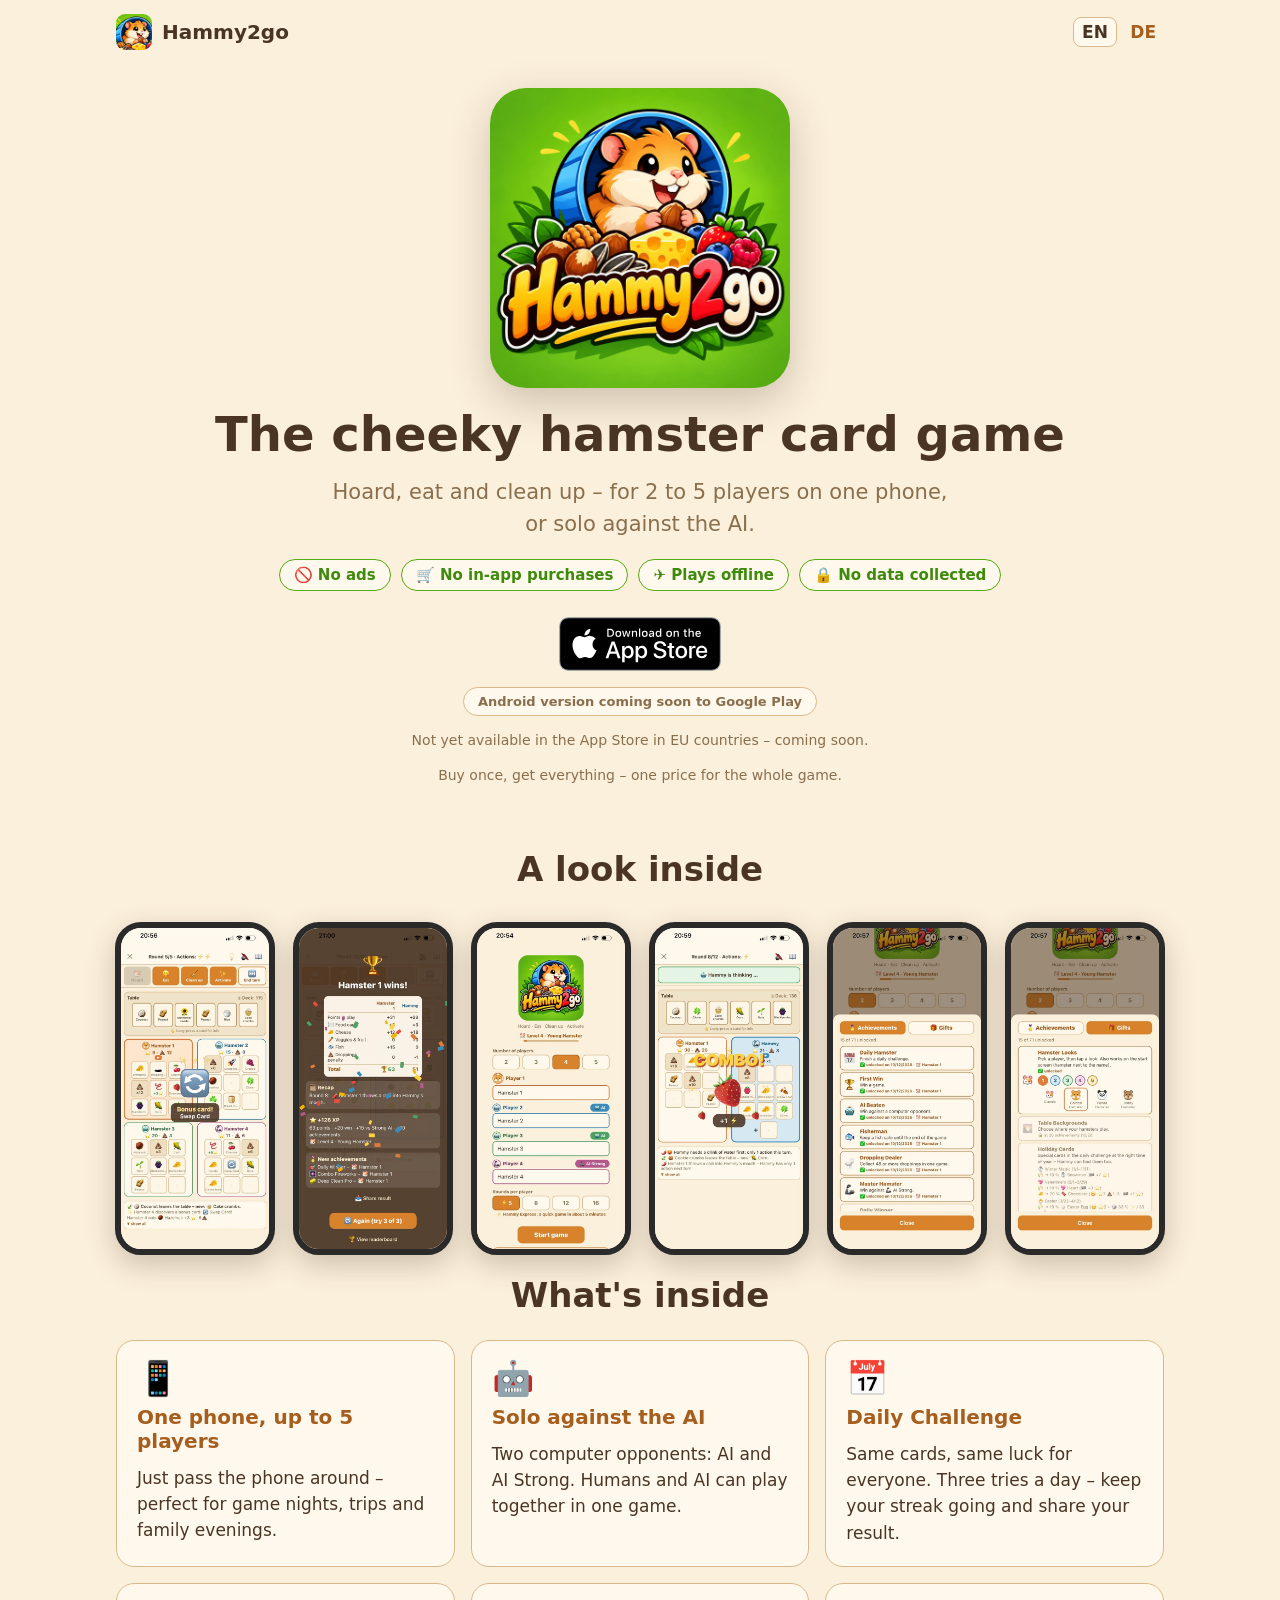
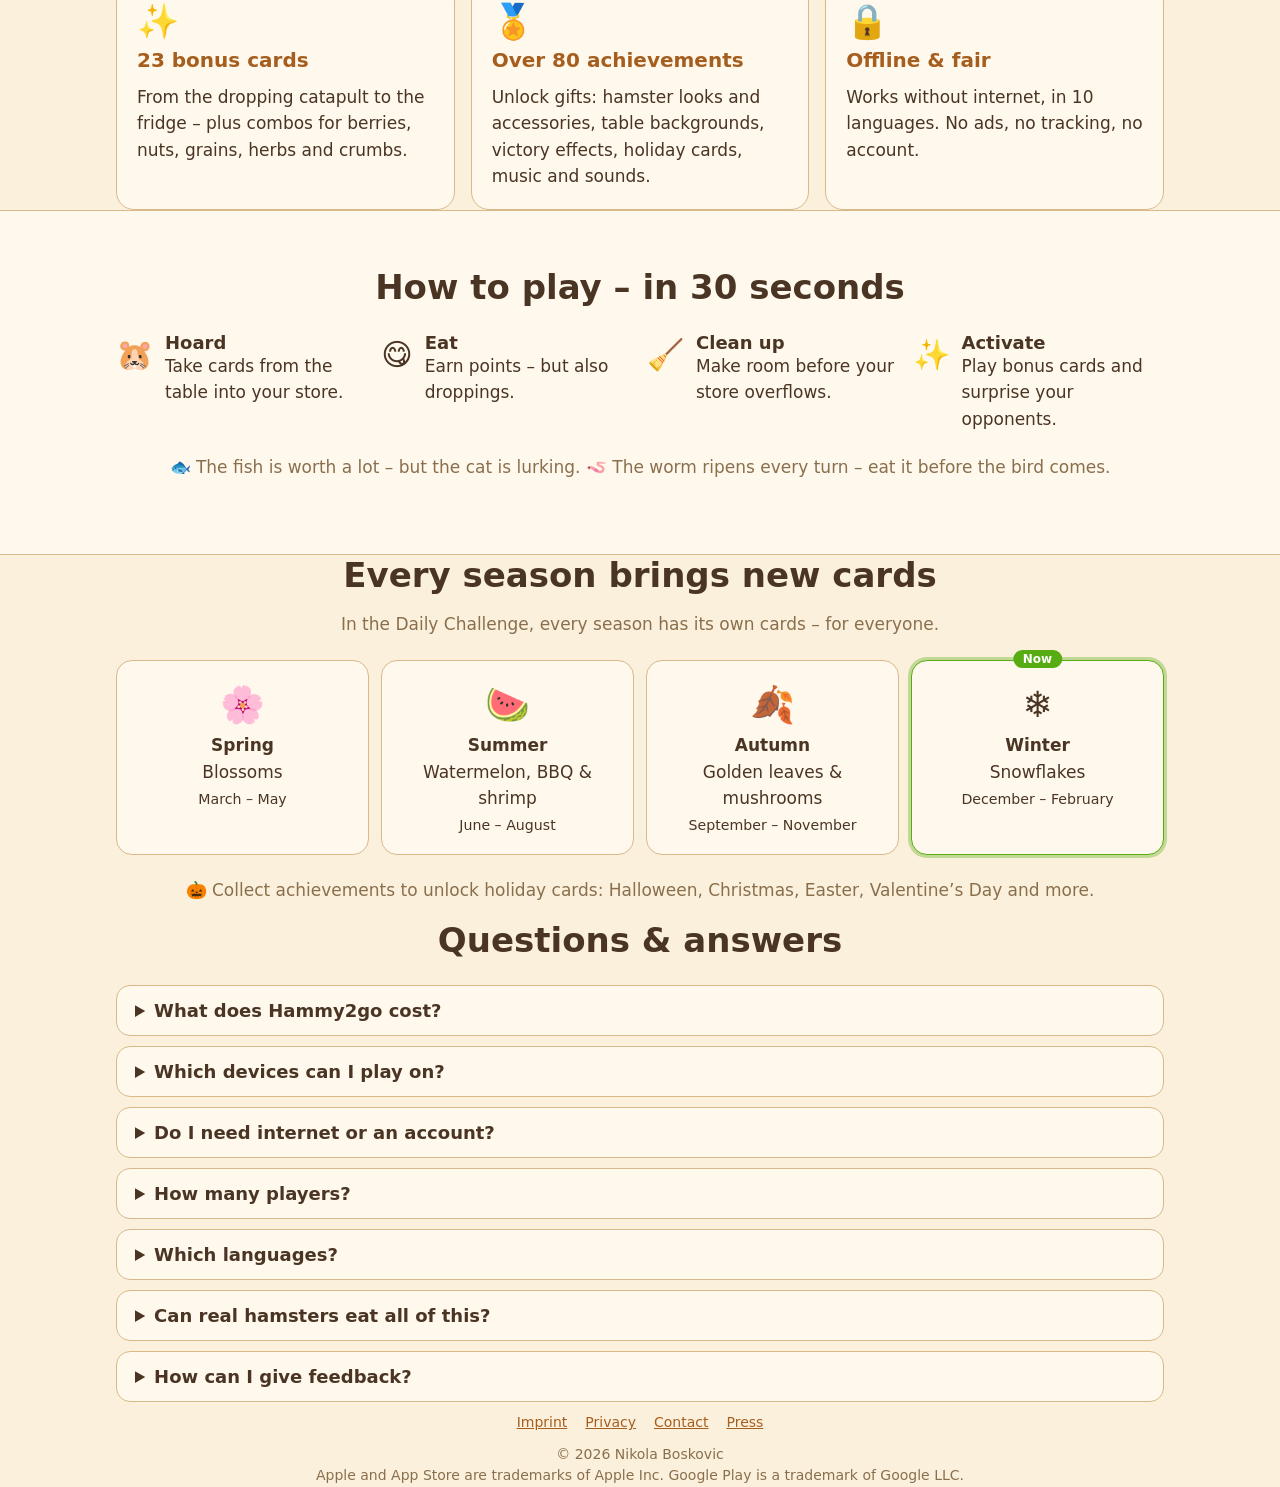
==== commit 584ed1b6: "Webseite: Stand von 1.0.1 (80 Erfolge, neue Geschenke, Kruemel-Kombi) 1.0.1 ist seit 15.11.2026 im A" ====
--- a/index.html
+++ b/index.html
@@ -64,8 +64,8 @@
         <div class="tile"><div class="em">📱</div><h3>One phone, up to 5 players</h3><p>Just pass the phone around – perfect for game nights, trips and family evenings.</p></div>
         <div class="tile"><div class="em">🤖</div><h3>Solo against the AI</h3><p>Two computer opponents: AI and AI Strong. Humans and AI can play together in one game.</p></div>
         <div class="tile"><div class="em">📅</div><h3>Daily Challenge</h3><p>Same cards, same luck for everyone. Three tries a day – keep your streak going and share your result.</p></div>
-        <div class="tile"><div class="em">✨</div><h3>23 bonus cards</h3><p>From the dropping catapult to the fridge – plus combos for berries, nuts, grains and herbs.</p></div>
-        <div class="tile"><div class="em">🏅</div><h3>Over 70 achievements</h3><p>Unlock gifts: hamster looks, table backgrounds, holiday cards, music and sounds.</p></div>
+        <div class="tile"><div class="em">✨</div><h3>23 bonus cards</h3><p>From the dropping catapult to the fridge – plus combos for berries, nuts, grains, herbs and crumbs.</p></div>
+        <div class="tile"><div class="em">🏅</div><h3>Over 80 achievements</h3><p>Unlock gifts: hamster looks and accessories, table backgrounds, victory effects, holiday cards, music and sounds.</p></div>
         <div class="tile"><div class="em">🔒</div><h3>Offline & fair</h3><p>Works without internet, in 10 languages. No ads, no tracking, no account.</p></div>
       </div>
     </section>
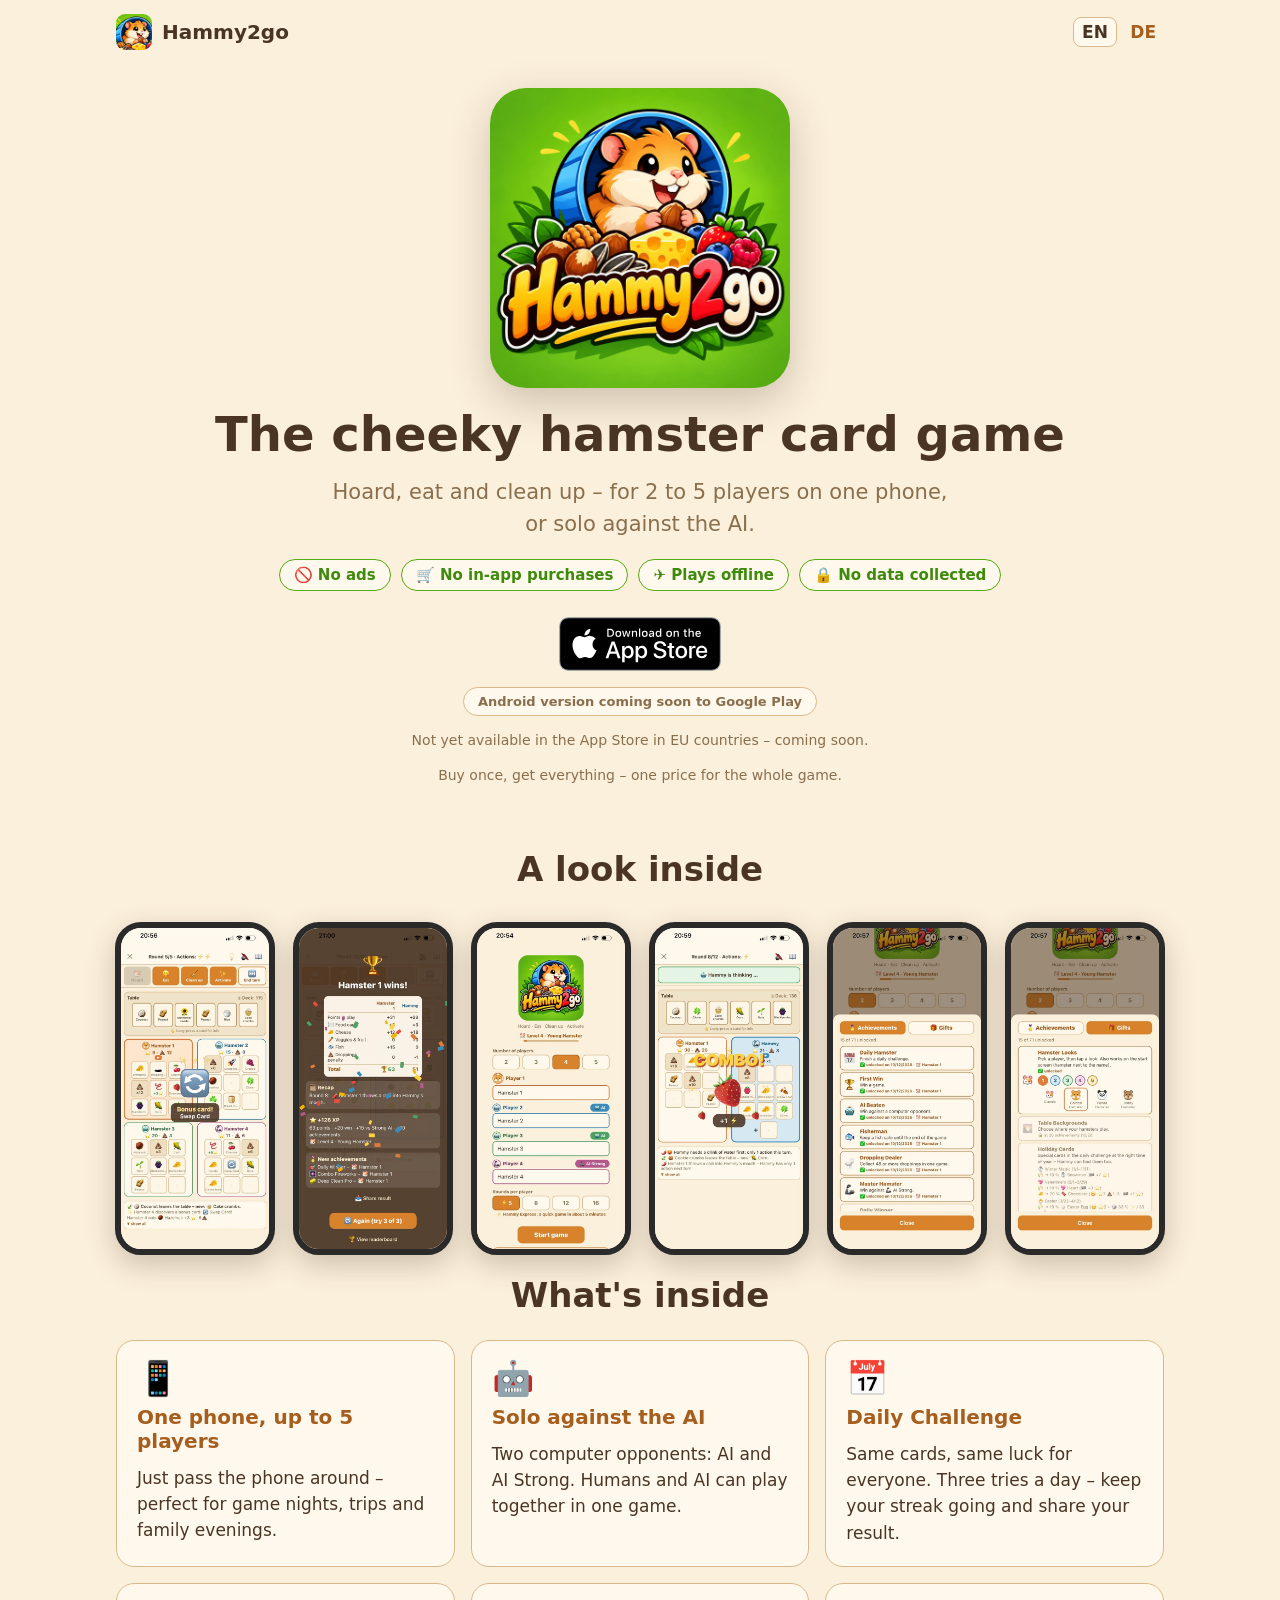
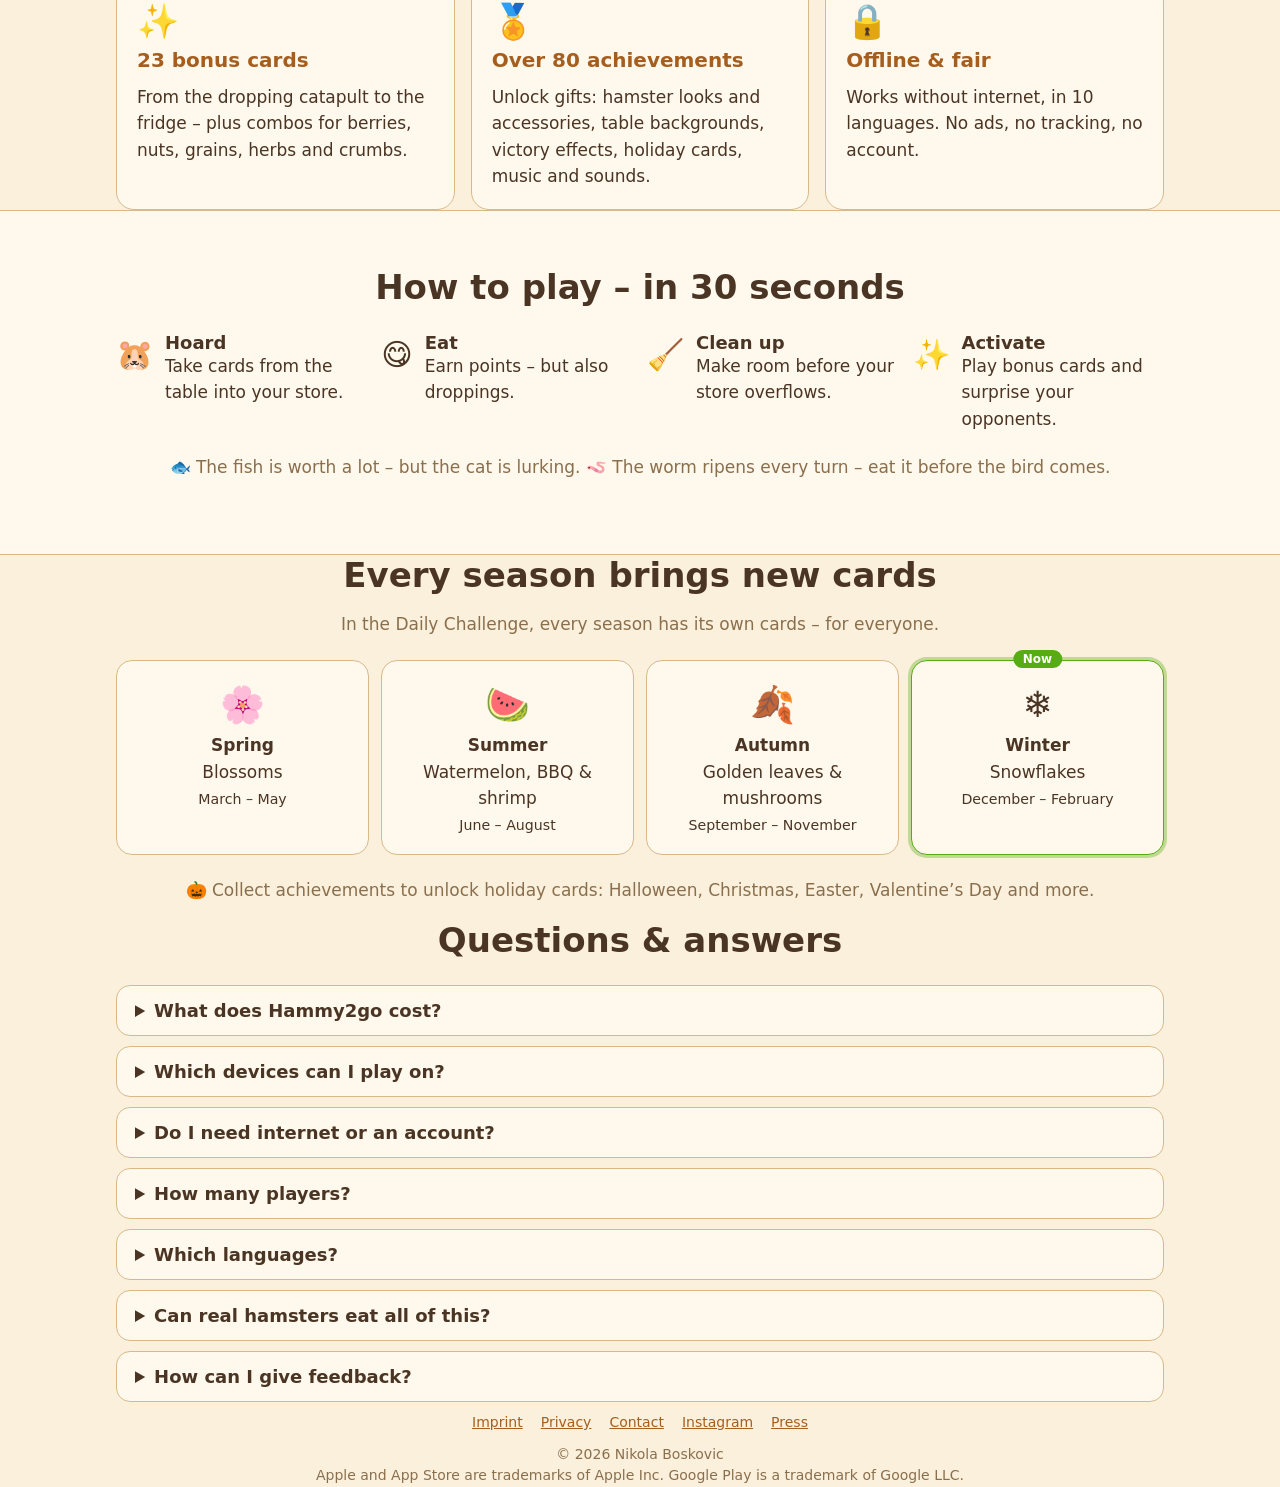
==== commit b18a8464: "Instagram @hammy2go verlinkt (Fusszeile, Pressefakten; EN/DE) Co-Authored-By: Claude Opus 5.5 <norep" ====
--- a/index.html
+++ b/index.html
@@ -112,6 +112,7 @@
       <a href="https://farmaceutunemackoj.de/impressum/">Imprint</a>
       <a href="https://farmaceutunemackoj.github.io/hammy2go-privacy/">Privacy</a>
       <a href="mailto:info@hammy2go.com">Contact</a>
+      <a href="https://www.instagram.com/hammy2go/" rel="me noopener" target="_blank">Instagram</a>
       <a href="press/">Press</a>
     </nav>
     <div>© 2026 Nikola Boskovic</div>
